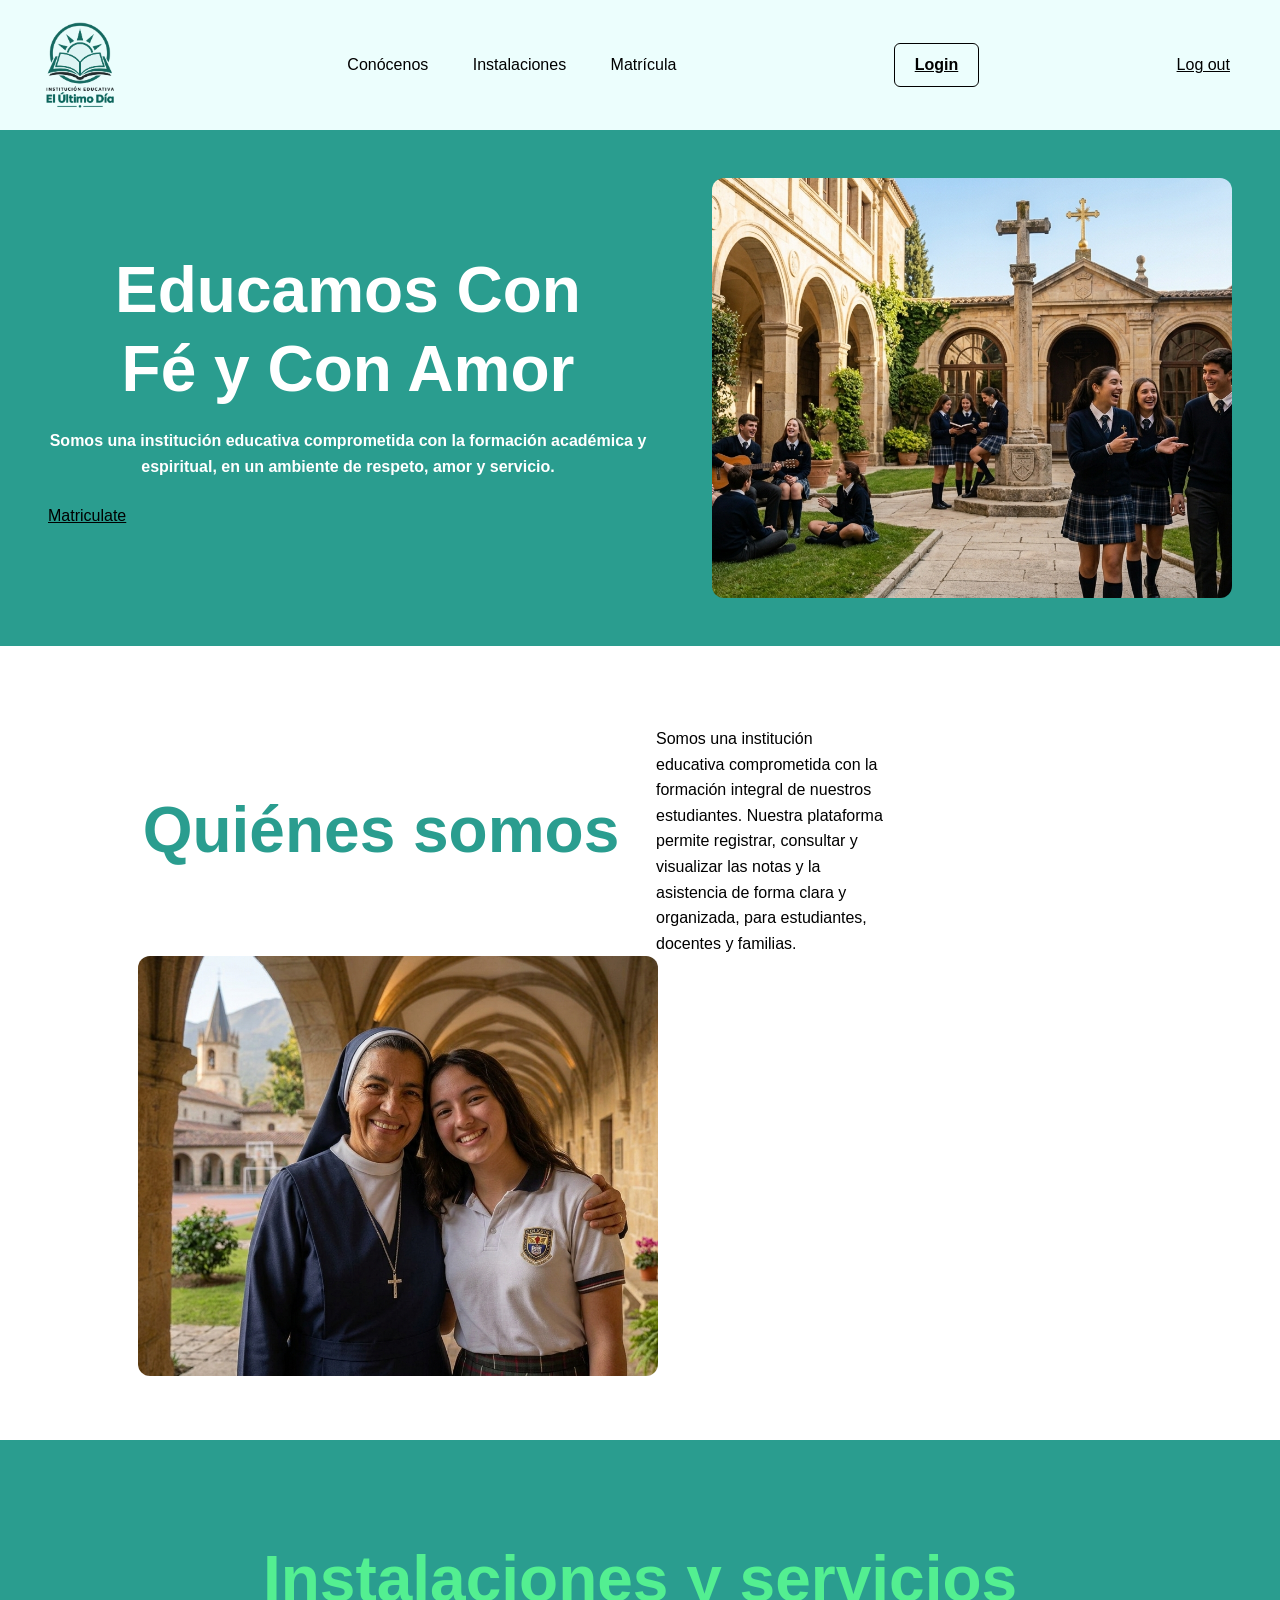
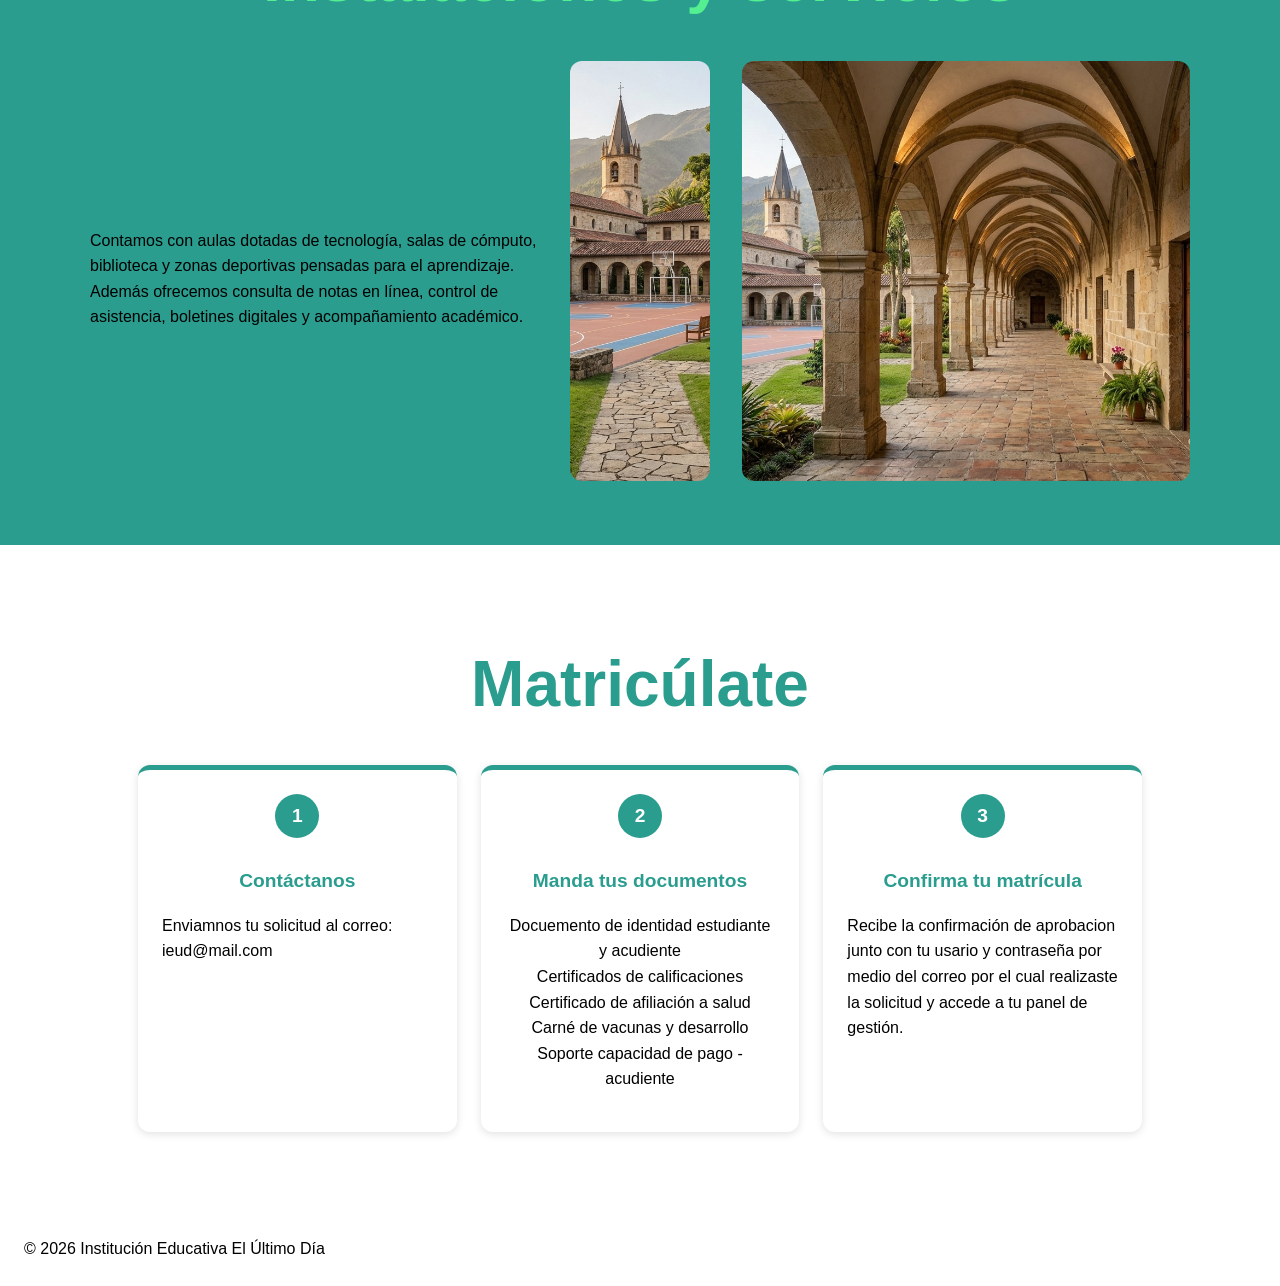
==== index.html @ c152e5bf "Cerrar sesión" ====
<!DOCTYPE html>
<html lang="en">
<head>
    <meta charset="UTF-8">
    <meta name="viewport" content="width=device-width, initial-scale=1.0">
    <link rel="stylesheet" href="style.css">
    <title>Inicio</title>
</head>
<body>
    <header class="navbar">
        <a href="#inicio" class="logo"><img src="imagenes/logo.png" alt="logo"></a>
        <nav class="opciones">
        <a href="#conocenos">Conócenos</a>
        <a href="#instalaciones">Instalaciones</a>
        <a href="#matricula">Matrícula</a>
        </nav>
        <a href="login.html" class="btn-login">Login</a>
        <a href="logout.html" class="btn-logout">Log out</a>
    </header>
   <main>
    <section id="inicio" class="hero">
      <div class="hero-texto">
        <h1>Educamos Con</h1>
        <h1>Fé y Con Amor</h1>
        <h2 class="hero-sub">Somos una institución educativa comprometida con la formación académica y espiritual, en un ambiente de respeto, amor y servicio.</h2>

        <a href="#matricula" class="btn-matriculate">Matriculate</a> 
      </div>

  <div class="hero-imagen">
    <img src="imagenes/estudiantes1.jpeg" alt="Estudiantes de la institución">
  </div>
</section>
    

    <section id="conocenos" class="seccion">
      
        <div class="division-img">
            <div class="conocenos-grid">
                <h2>Quiénes somos</h2>
                <p class="conocenos-grid">Somos una institución educativa comprometida con la formación integral de nuestros estudiantes. Nuestra plataforma permite registrar, consultar y visualizar las notas y la asistencia de forma clara y organizada, para estudiantes, docentes y familias.</p>
            </div>
            <div class="hero-imagen">
            <img src="imagenes/estudiantes2.jpeg" alt="Estudiante con Maestra">
            </div>
        </div>
    </section>

    <section id="instalaciones" class="seccion seccion-alt">
      <h2>Instalaciones y servicios</h2>
      <div class="instalaciones-grid">
        <p class="p2">Contamos con aulas dotadas de tecnología, salas de cómputo, biblioteca y zonas deportivas pensadas para el aprendizaje. Además ofrecemos consulta de notas en línea, control de asistencia, boletines digitales y acompañamiento académico.</p> 
         <div class="hero-imagen">
    <img src="imagenes/colegio1.jpeg" alt="Vista del colegio">
  </div>
   <div class="hero-imagen">
    <img src="imagenes/colegio2.jpeg" alt="Estudiantes de la institución">
  </div>
    </section>

    <section id="matricula" class="seccion">
      <h2>Matricúlate</h2>
      <ol class="pasos">
        <li class="paso">
          <span class="numero">1</span>
          <h3>Contáctanos</h3>
          <p class="p3">Enviamnos tu solicitud al correo: ieud@mail.com</p>
        </li>
        <li class="paso">
          <span class="numero">2</span>
          <h3>Manda tus documentos</h3>
          <p><ul>
                <li>
                    Docuemento de identidad estudiante y acudiente
                </li>

                <li>
                    Certificados de calificaciones
                </li>

                <li>
                    Certificado de afiliación a salud
                </li>

                <li>
                    Carné de vacunas y desarrollo
                </li>

                <li>
                    Soporte capacidad de pago - acudiente
                </li>
            </ul></p>
        </li>
        <li class="paso">
          <span class="numero">3</span>
          <h3>Confirma tu matrícula</h3>
          <p class="p3">Recibe la confirmación de aprobacion junto con tu usario y contraseña por medio del correo por el cual realizaste la solicitud y accede a tu panel de gestión.</p>
        </li>
      </ol>
    </section>
  </main>

  <footer class="pie">
    <p class="p3">&copy; 2026 Institución Educativa El Último Día</p>
  </footer>

</body>
</html>
---- style.css ----
/*estilos bases*/
:root {
    --BaseColor1: #1f7a6f;
    --BaseColor2: #2a9d8f;
    --BaseColor4: #ecfefd;
    --letrasBase1: #FFFFFF;
    --letrasBase4: #000000;
    --BotonPrimario: #53ef91 ;
    --BotonSecundario: #E63946;
}
html {
    font-family: Arial, sans-serif;
    scroll-behavior: smooth;
}
* {
    margin: 0;
    padding: 0;
    box-sizing: border-box;
}
body {
    line-height: 1.6;
}
h1 {
    color: var(--letrasBase1);
    font-size: 2rem;
    text-align: center;
    margin-top: 2rem;
}
h2 {
    color: var(--letrasBase1);
    font-size: 1.5rem;
    text-align: center;
    margin-top: 1.5rem;
}
h3 {
    color: var(--letrasBase4);
    font-size: 1.2rem;
    text-align: center;
    margin-top: 1rem;
}
p {
    color: var(--letrasBase4);
    font-size: 1rem;
    text-align: left;
    margin-top: 1rem;
}
a {
    color: var(--letrasBase4);
    text-decoration: underline;
}
ul,ol {
    list-style: none;
}
img, picture, video, canvas, svg {
    max-width: 100%;
    display: block;
}
.logo{
    margin-left: -20px;
    display: flex;
    width: 100px;
    height:fit-content;
}
.sidebar {
    display: flex;
    background-color: var(--BaseColor1);
    padding: 30px;
    flex-direction: column;
    justify-content: space-between;
    overflow-y: auto;
    height: 100%;
    width: 200px;
    position:fixed;
}
.sidebar a {
    color: var(--letrasBase1);
    text-decoration: none;
    margin: 10px 0;
}
.navbar {
    display:flex;
    justify-content:space-between;
    align-items: center;
    background-color: var(--BaseColor4);
    padding: 15px 50px;
    position: sticky;
    top: 0;
    z-index: 10;
}

.opciones a {
    color: var(--letrasBase4);
    text-decoration: none;
    margin: 20px;
}
.opciones a:hover {
    color: var(--BotonSecundario);
}
.opciones a.active {
    color: var(--BotonPrimario);
}

table {
    width: 100%;
    border-collapse: separate;
    border-spacing: 0;
    margin-top: 20px;
    border-radius: 12px;
    overflow: hidden;
    border: 1px solid var(--BaseColor2);
}
table th,
table td {
    padding: 10px;
    text-align: left;
    border-top: 1px solid var(--BaseColor2);
}
thead {
    background-color: var(--BaseColor2);
    color: var(--letrasBase1);
}
.btn-cerrar-sesion {
    background-color: var(--BaseColor2);
    color: var(--letrasBase1);
    border: none;
    padding: 10px 20px;
    cursor: pointer;
    border-radius: 5px;
    border: 1px solid var(--letrasBase4);
}
.btn-cerrar-sesion:hover {
    background-color: var(--BaseColor1);
}



.btn-login {
    padding: 8px 20px;
    border: 2px solid var(--BaseColor3); border-radius: 6px;
    color: var(--BaseColor3); font-weight: bold;
    border: 1px solid var(--letrasBase4);
}
.btn-login:hover { background: var(--BaseColor3); color: var(--BaseColor1); }
 
.hero {
    display: flex; align-items: center; justify-content: space-between;
    min-height: 480px; padding: 48px;
    background: var(--BaseColor2);
    color: var(--letrasBase1);
}
.hero-texto { max-width: 600px; }
.hero .hero-pre { font-size: 1.5rem; color: var(--letrasBase1); }
.hero h1 { font-size: 4rem; line-height: 1.1; margin: 8px 0; color: var(--letrasBase1); }
.hero .hero-sub { font-size: 1rem; margin-bottom: 24px; color: var(--letrasBase1); }
.hero-arcos { display: flex; align-items: flex-end; gap: 20px; }

.hero-imagen img {
  width: 100%;
  max-width: 520px;
  height: 420px;
  object-fit: cover;
  border-radius: 12px;
}

 

.seccion { padding: 64px 48px; max-width: 1100px; margin: 0 auto; }
.seccion h2 { font-size: 4rem; margin-bottom: 30px; color: var(--BaseColor2); }
 

 
/* Conócenos: fondo blanco, letras negras */
.conocenos-grid { display: grid; grid-template-columns: 1fr 1fr; gap: 32px; align-items: center; }
.conocenos-grid .media-caja { min-height: 260px; }
 
/* Instalaciones: fondo oscuro, letras blancas */
.seccion-alt { max-width: none; background: var(--BaseColor2); color: var(--letrasBase1); }
.seccion-alt > * { max-width: 1100px; margin-left: auto; margin-right: auto; }
.seccion-alt h2 { color: var(--BotonPrimario); }
.instalaciones-grid { display: grid; grid-template-columns: 1fr 140px 1fr; gap: 32px; align-items: center;}
 
/* Matrícula: fondo azul claro, tarjetas blancas */
.seccion-matricula { max-width: none; background: var(--BaseColor1); }
.seccion-matricula > * { max-width: 1100px; margin-left: auto; margin-right: auto; }
.pasos { list-style: none; display: grid; grid-template-columns: repeat(3, 1fr); gap: 24px; }
.paso {
    padding: 24px; text-align: center;
    background: var(--letrasBase1); color: var(--letrasBase4);
    border-top: 5px solid var(--BaseColor2); border-radius: 12px;
    box-shadow: 0 2px 8px rgba(0,0,0,0.12);
}
.paso h3 { margin-bottom: 8px; color: var(--BaseColor2); }
.numero {
    display: inline-flex; align-items: center; justify-content: center;
    width: 44px; height: 44px; margin-bottom: 12px; border-radius: 50%;
    background: var(--BaseColor2); color: var(--letrasBase1);
    font-weight: bold; font-size: 1.2rem;
}
.centrado { text-align: center; margin-top: 40px; }
 
/* ========== 6. PIE DE PÁGINA ========== */
.pie { padding: 24px; text-align: center; background: var(--letrasBase1); color: var(--letrasBase1); }




 
/* ========== 7. FORMULARIOS Y LOGIN ========== */
.formulario { display: flex; flex-direction: column; gap: 8px; }
.formulario label { font-weight: bold; font-size: 0.9rem; color: var(--letrasBase4); }
.formulario input, .formulario select {
    padding: 10px; border: 2px solid var(--BaseColor3); border-radius: 6px;
    font-size: 1rem; background: var(--letrasBase1); color: var(--letrasBase4);
}
.formulario input:focus, .formulario select:focus { outline: none; border-color: var(--BotonPrimario); }
.btn-ancho { width: 100%; margin-top: 12px; border: none; cursor: pointer; font-size: 1rem; text-align: center; }
 
.fondo-login {
    min-height: 100vh; display: flex; align-items: center; justify-content: center;
    background: var(--BaseColor2); padding: 20px;
}
.login-caja {
    width: 100%; max-width: 400px; padding: 32px;
    background: var(--letrasBase1); color: var(--letrasBase4);
    border-radius: 12px; box-shadow: 0 4px 16px rgba(0,0,0,0.3);
}
.login-caja h1 { margin: 12px 0 4px; color: var(--BaseColor2); }
.login-caja > p { margin-bottom: 20px; }
.login-pie { margin-top: 20px; font-size: 0.9rem; text-align: center; }
.login-pie a { color: var(--BaseColor3); font-weight: bold; }
 
/* ========== 8. PANEL Y ADMINISTRACIÓN ========== */
.panel-body { display: flex; min-height: 100vh; background: var(--BaseColor4); color: var(--letrasBase4); }
.lateral {
    width: 220px; padding: 24px 20px;
    background: var(--BaseColor1); color: var(--letrasBase1);
    display: flex; flex-direction: column; position: sticky; top: 0; height: 100vh;
}
.logo-blanco { color: var(--letrasBase1); margin-bottom: 32px; }
.lateral-menu { display: flex; flex-direction: column; gap: 6px; flex: 1; }
.lateral-menu a { padding: 10px 12px; border-radius: 6px; color: var(--letrasBase1); }
.lateral-menu a:hover { background: var(--BaseColor3); }
.salir { padding: 10px 12px; border: 1px solid var(--letrasBase1); border-radius: 6px; text-align: center; color: var(--letrasBase1); }
.salir:hover { background: var(--BotonPrimario); border-color: var(--BotonPrimario); color: var(--letrasBase4); }
 
.panel-contenido { flex: 1; padding: 32px; min-width: 0; }
.panel-encabezado { margin-bottom: 24px; }
.bloque { margin-top: 40px; }
.bloque h2 { margin-bottom: 16px; color: var(--BaseColor2); }
 
.tarjetas { display: grid; grid-template-columns: repeat(4, 1fr); gap: 16px; }
.tarjeta {
    padding: 20px; background: var(--letrasBase1); color: var(--letrasBase4);
    border-left: 5px solid var(--BaseColor3); border-radius: 10px;
    box-shadow: 0 2px 8px rgba(0,0,0,0.12);
}
.tarjeta h3 { margin-bottom: 8px; }
.dato { font-size: 2rem; font-weight: bold; color: var(--BaseColor3); }
 
.tabla-scroll { overflow-x: auto; background: var(--letrasBase1); border-radius: 10px; box-shadow: 0 2px 8px rgba(0,0,0,0.12); }
table { width: 100%; border-collapse: collapse; }
th, td { padding: 12px 16px; text-align: left; border-bottom: 1px solid var(--BaseColor4); }
th { background: var(--BaseColor3); color: var(--letrasBase1); }
tbody tr:hover { background: var(--BaseColor4); }
 
/* Estados (colores semánticos, fuera de la paleta) */
.alerta { color: #c0392b; font-weight: bold; }
.etiqueta { padding: 3px 10px; border-radius: 12px; font-size: 0.85rem; font-weight: bold; }
.etiqueta.ok { background: #d4f1dc; color: #1e7a3c; }
.etiqueta.falta { background: #fadbd8; color: #c0392b; }
.etiqueta.tarde { background: #fdebd0; color: #b9770e; }
 
.admin-grid { display: grid; grid-template-columns: repeat(3, 1fr); gap: 20px; align-items: start; }
.datos-lista { list-style: none; display: flex; flex-direction: column; gap: 8px; }
 
/*estilos natalia*/
 
/*estilos danna*/
.content-inicio { background-color: var(--BaseColor2); }
.content-admin {
    background-color: var(--BaseColor4);
    padding: 20px;
    flex: 1;
    margin-left: 200px;
    display: flexbox;
}
.content-admin h2 {
    color: var(--letrasBase4);
    font-size: 2rem;
    text-align: center;
    margin-top: 2rem;
}
 
/* ========== 9. RESPONSIVE ========== */
@media (max-width: 900px) {
    .panel-body { flex-direction: column; }
    .lateral { width: 100%; height: auto; position: static; flex-direction: row; flex-wrap: wrap; align-items: center; gap: 12px; }
    .logo-blanco { margin-bottom: 0; }
    .lateral-menu { flex-direction: row; flex-wrap: wrap; }
    .tarjetas { grid-template-columns: repeat(2, 1fr); }
    .admin-grid { grid-template-columns: 1fr; }
    .panel-contenido { padding: 20px; }
}
@media (max-width: 800px) {
    .encabezado { padding: 12px 20px; }
    .encabezado .menu { display: none; }
    .hero { flex-direction: column; padding: 32px 20px; text-align: center; }
    .hero h1 { font-size: 2.2rem; }
    .hero-arcos { margin-top: 32px; }
    .arco { width: 100px; }
    .seccion { padding: 40px 20px; }
    .conocenos-grid, .instalaciones-grid, .pasos { grid-template-columns: 1fr; }
    .miniaturas { flex-direction: row; }
    .miniaturas .media-caja { flex: 1; }
}
/*estilos natalia*/

/*estilos danna*/
.content-inicio{
    background-color: var(--BaseColor2)
}
.content-admin{
    background-color: var(--BaseColor4);
    padding: 20px;
    flex: 1;
    margin-left: 200px;
    display:flexbox;   
}
.content-admin h2{
    color: var(--letrasBase4);
    font-size: 2rem;
    text-align: center;
    margin-top: 2rem;
}
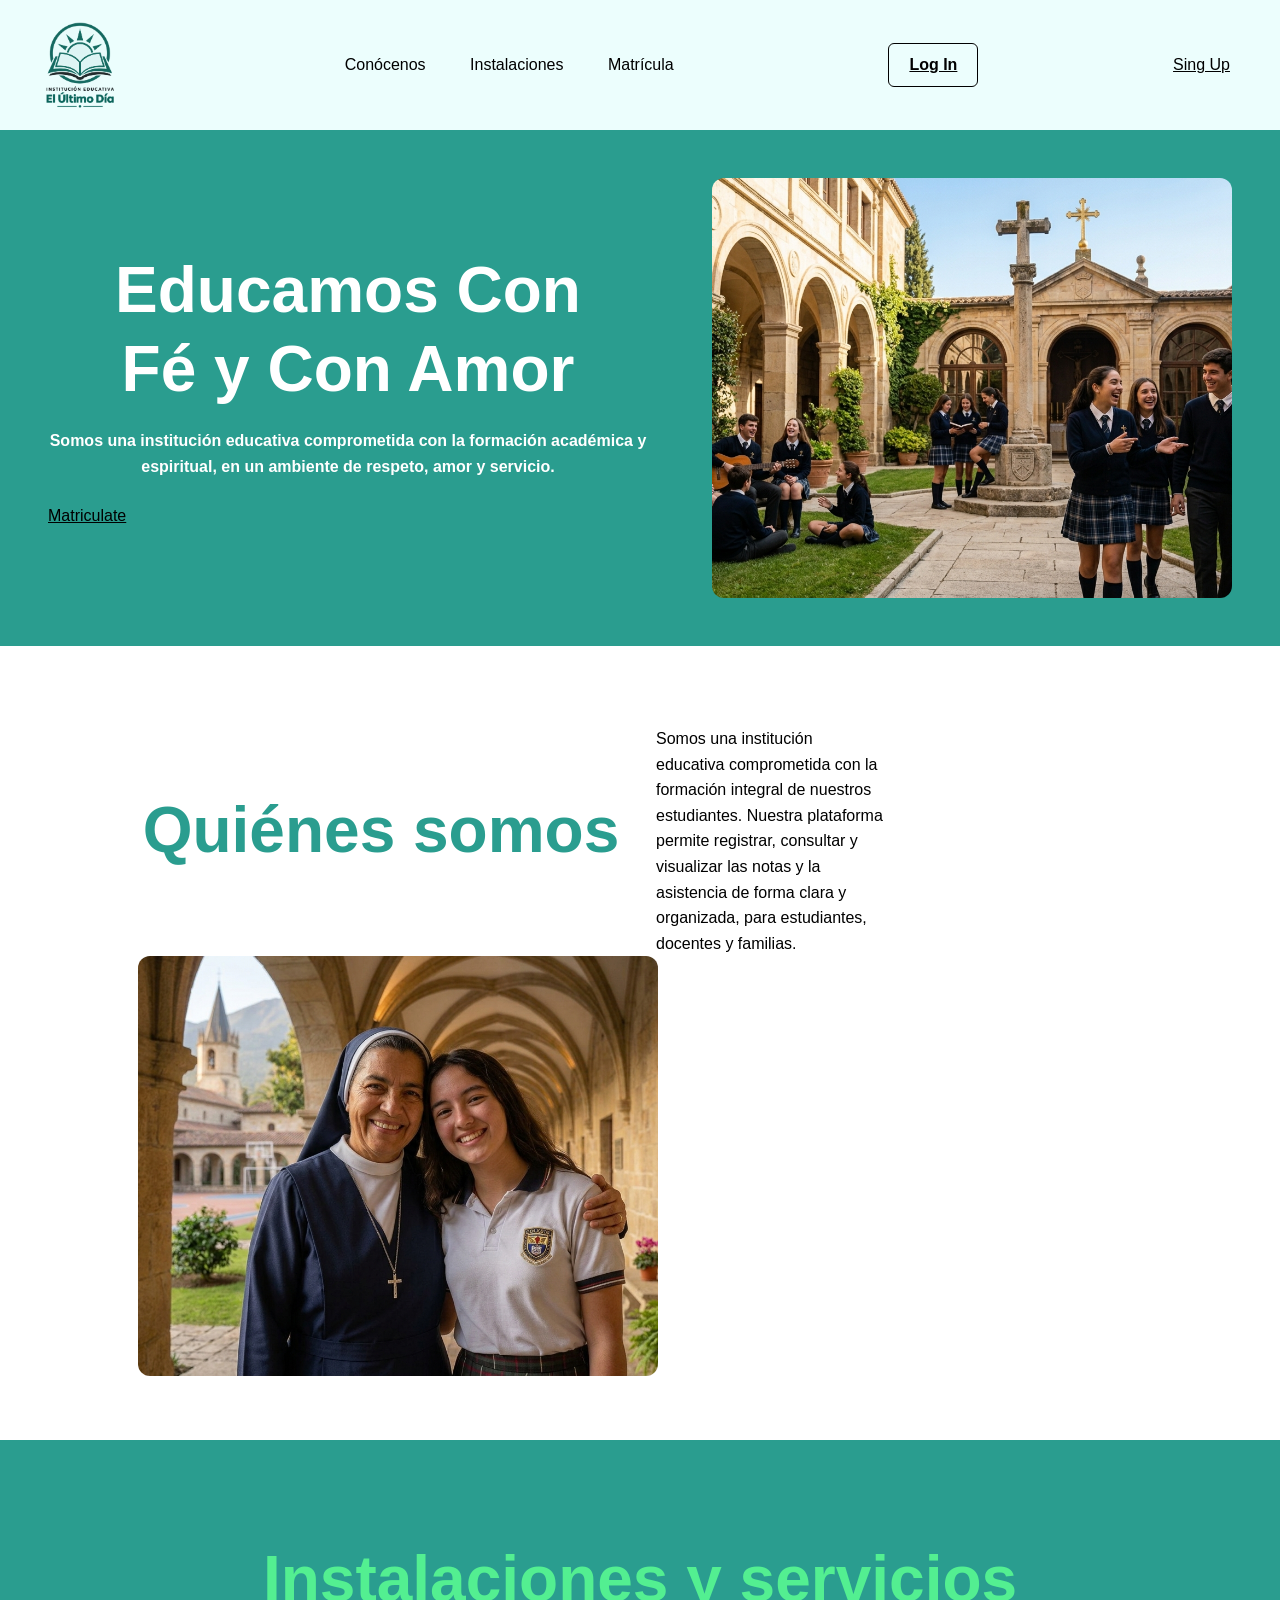
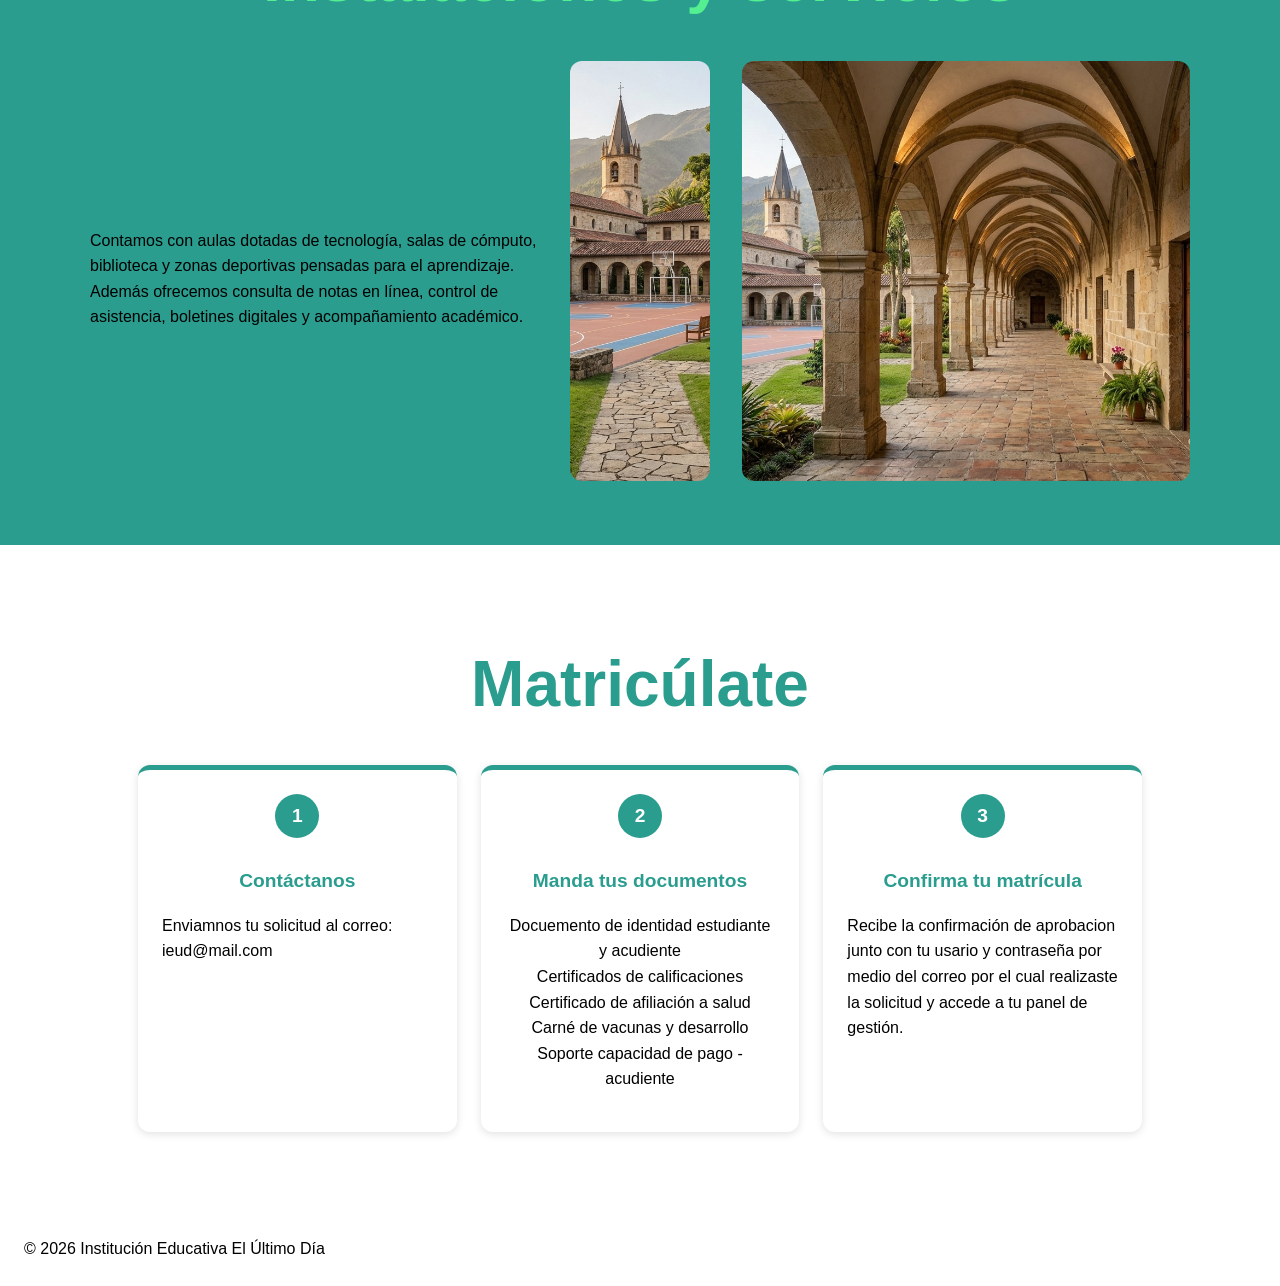
==== commit e76897ea: "Sing up y Login, agregué cajas de texto y enlacé el singup al index." ====
--- a/index.html
+++ b/index.html
@@ -14,8 +14,8 @@
         <a href="#instalaciones">Instalaciones</a>
         <a href="#matricula">Matrícula</a>
         </nav>
-        <a href="login.html" class="btn-login">Login</a>
-        <a href="logout.html" class="btn-logout">Log out</a>
+        <a href="login.html" class="btn-login">Log In</a>
+        <a href="singup.html" class="btn-singup">Sing Up</a>
     </header>
    <main>
     <section id="inicio" class="hero">
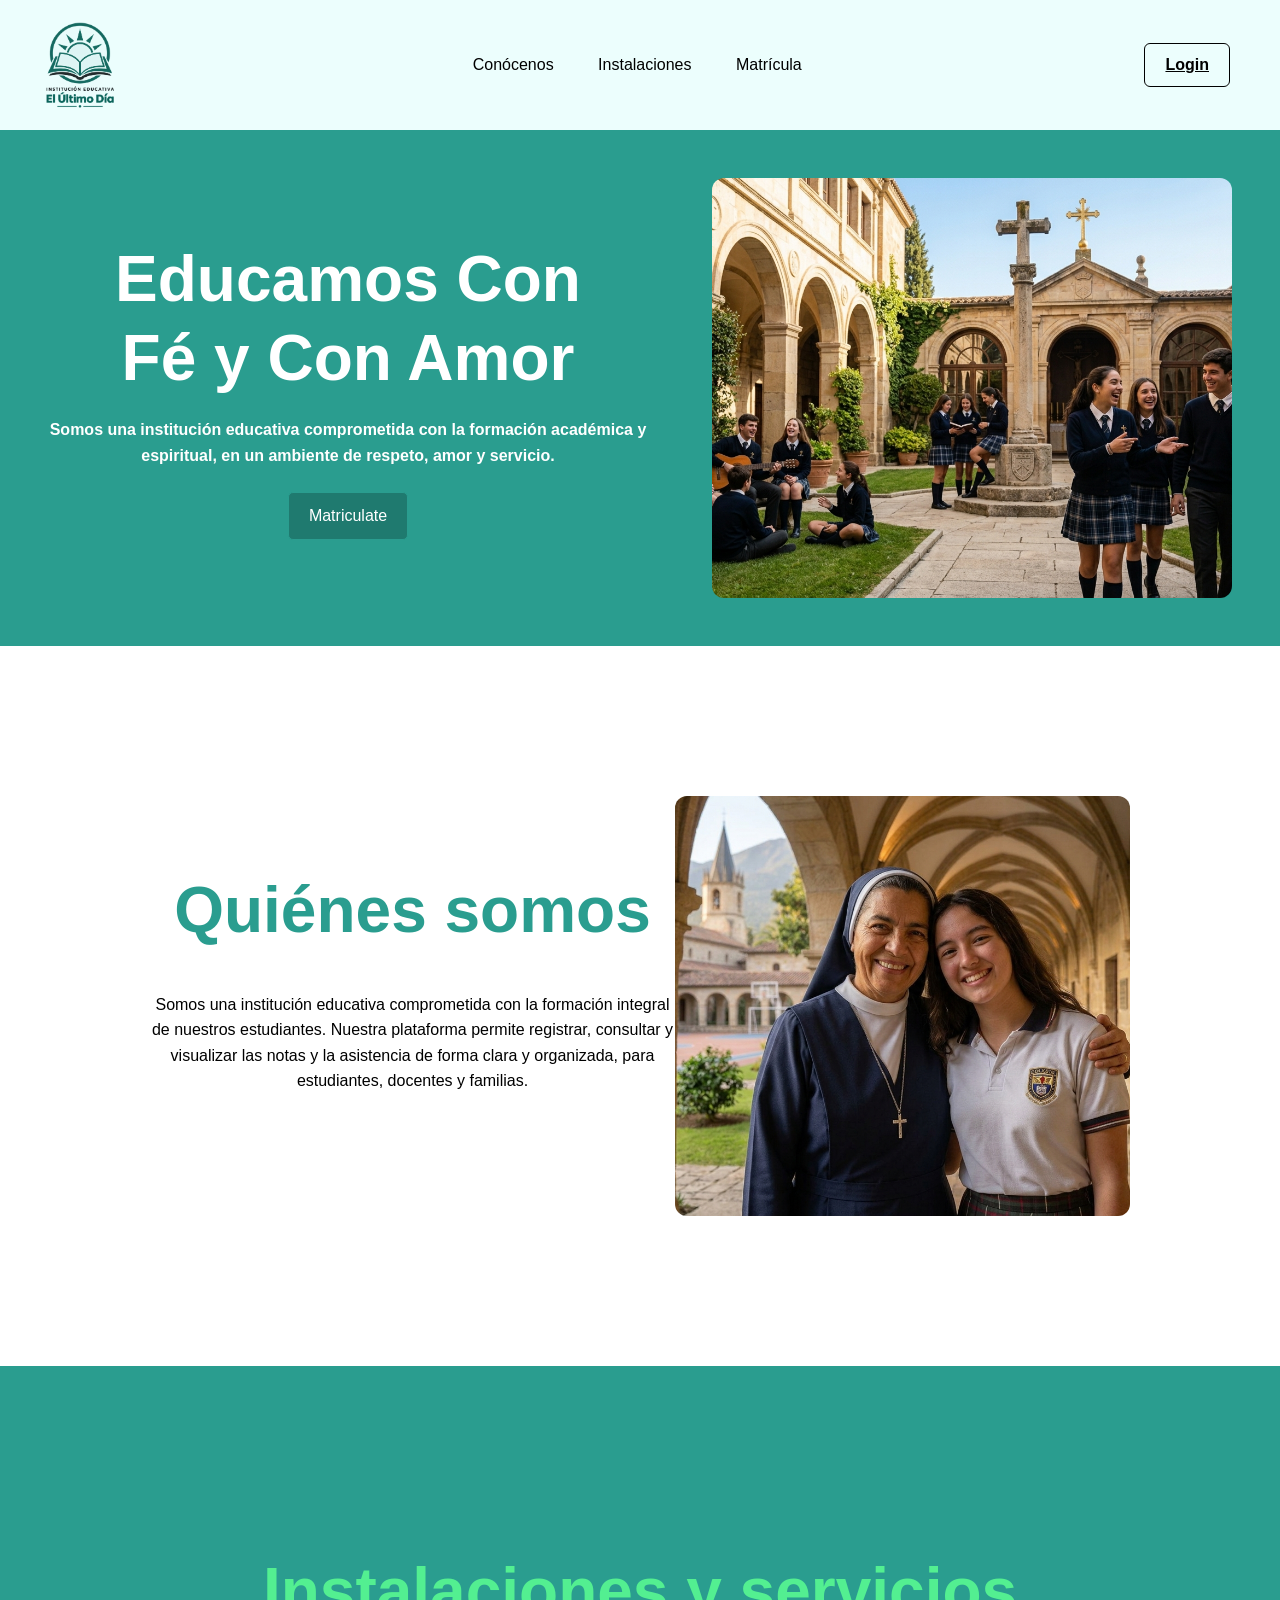
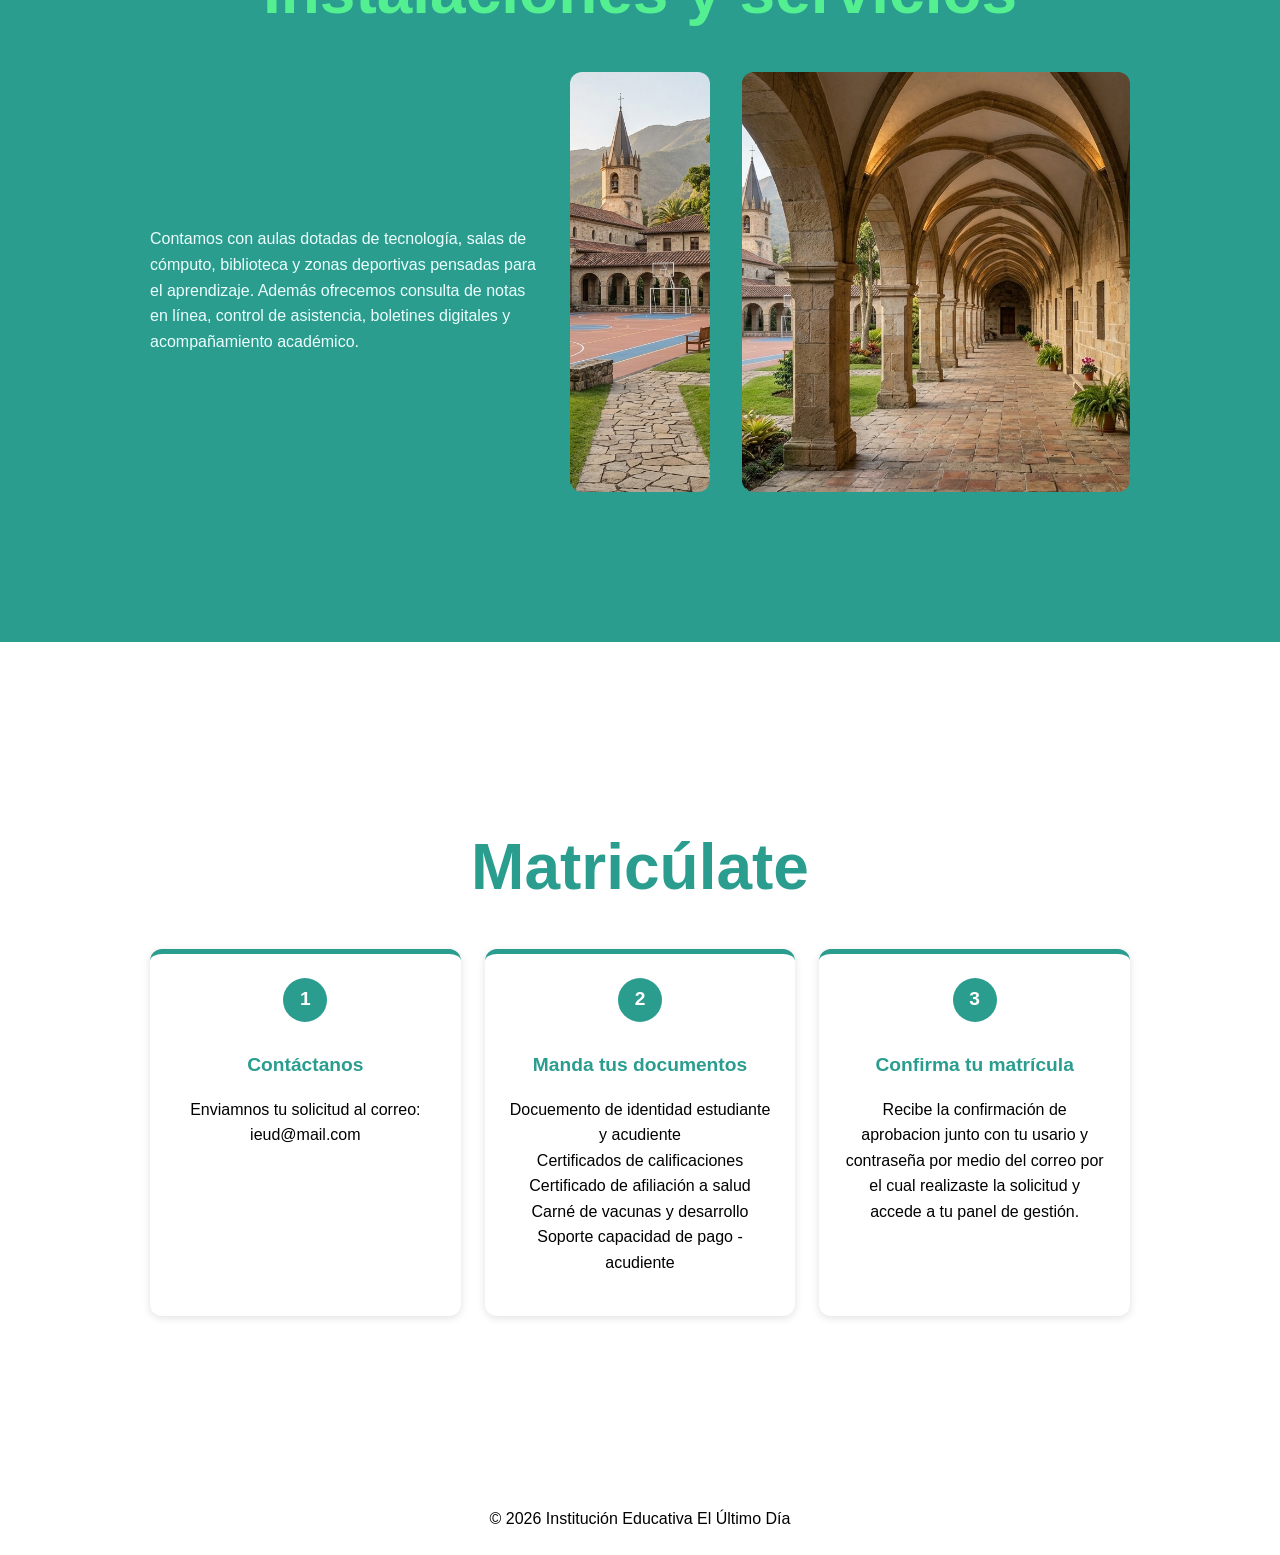
==== commit a02d446c: "fix: arreglos visuales y arreglo de division del texto" ====
--- a/index.html
+++ b/index.html
@@ -10,13 +10,15 @@
     <header class="navbar">
         <a href="#inicio" class="logo"><img src="imagenes/logo.png" alt="logo"></a>
         <nav class="opciones">
-        <a href="#conocenos">Conócenos</a>
+        <a href="admin.html">Conócenos</a>
         <a href="#instalaciones">Instalaciones</a>
         <a href="#matricula">Matrícula</a>
         </nav>
-        <a href="login.html" class="btn-login">Log In</a>
-        <a href="singup.html" class="btn-singup">Sing Up</a>
+        <a href="login.html" class="btn-login">Login</a>
     </header>
+
+</body>
+
    <main>
     <section id="inicio" class="hero">
       <div class="hero-texto">
--- a/style.css
+++ b/style.css
@@ -8,59 +8,71 @@
     --BotonPrimario: #53ef91 ;
     --BotonSecundario: #E63946;
 }
+
 html {
     font-family: Arial, sans-serif;
     scroll-behavior: smooth;
 }
+
 * {
     margin: 0;
     padding: 0;
     box-sizing: border-box;
 }
+
 body {
     line-height: 1.6;
 }
+
 h1 {
     color: var(--letrasBase1);
     font-size: 2rem;
     text-align: center;
     margin-top: 2rem;
 }
+
 h2 {
     color: var(--letrasBase1);
     font-size: 1.5rem;
     text-align: center;
     margin-top: 1.5rem;
 }
+
 h3 {
     color: var(--letrasBase4);
     font-size: 1.2rem;
     text-align: center;
     margin-top: 1rem;
 }
+
 p {
     color: var(--letrasBase4);
     font-size: 1rem;
     text-align: left;
     margin-top: 1rem;
 }
+
 a {
     color: var(--letrasBase4);
     text-decoration: underline;
 }
+
 ul,ol {
     list-style: none;
 }
+
 img, picture, video, canvas, svg {
     max-width: 100%;
     display: block;
 }
+
 .logo{
     margin-left: -20px;
     display: flex;
     width: 100px;
     height:fit-content;
 }
+
 .sidebar {
     display: flex;
     background-color: var(--BaseColor1);
@@ -72,11 +84,13 @@
     width: 200px;
     position:fixed;
 }
+
 .sidebar a {
     color: var(--letrasBase1);
     text-decoration: none;
     margin: 10px 0;
 }
+
 .navbar {
     display:flex;
     justify-content:space-between;
@@ -93,9 +107,11 @@
     text-decoration: none;
     margin: 20px;
 }
+
 .opciones a:hover {
     color: var(--BotonSecundario);
 }
+
 .opciones a.active {
     color: var(--BotonPrimario);
 }
@@ -109,16 +125,19 @@
     overflow: hidden;
     border: 1px solid var(--BaseColor2);
 }
+
 table th,
 table td {
     padding: 10px;
     text-align: left;
     border-top: 1px solid var(--BaseColor2);
 }
+
 thead {
     background-color: var(--BaseColor2);
     color: var(--letrasBase1);
 }
+
 .btn-cerrar-sesion {
     background-color: var(--BaseColor2);
     color: var(--letrasBase1);
@@ -128,11 +147,10 @@
     border-radius: 5px;
     border: 1px solid var(--letrasBase4);
 }
+
 .btn-cerrar-sesion:hover {
     background-color: var(--BaseColor1);
 }
-
-
 
 .btn-login {
     padding: 8px 20px;
@@ -140,19 +158,79 @@
     color: var(--BaseColor3); font-weight: bold;
     border: 1px solid var(--letrasBase4);
 }
-.btn-login:hover { background: var(--BaseColor3); color: var(--BaseColor1); }
- 
+
+.btn-login:hover { 
+    background: var(--BaseColor3); 
+    color: var(--BaseColor1); 
+}
+ 
+.p2 {
+    color: var(--BaseColor4);
+}
+
+.p3 {
+    text-align: center;
+ }
+
+.pie { 
+    padding: 24px; 
+    text-align: center; 
+    background: var(--letrasBase1); 
+    color: var(--letrasBase1); 
+}
+
+/*estilos mariana*/
+
+.btn-matriculate{
+    display: block;
+    width: max-content;
+    margin: 20px auto 0 auto;
+    background-color: var(--BaseColor1);
+    color: var(--letrasBase1);
+    border: none;
+    text-decoration: none;
+    padding: 10px 20px;
+    cursor: pointer;
+    border-radius: 5px;
+    border: 1px solid var(--BaseColor2);
+}
+
+.btn-matriculate:hover {
+    background: var(--BotonPrimario); 
+    color: var(--letrasBase4); 
+}
+
+.matricula-div {
+    align-content: center;
+    display: flex;
+    justify-content: center; 
+    align-items: center;
+} 
+
 .hero {
-    display: flex; align-items: center; justify-content: space-between;
+    display: flex; align-items: center;
+    justify-content: space-between;
     min-height: 480px; padding: 48px;
     background: var(--BaseColor2);
     color: var(--letrasBase1);
 }
-.hero-texto { max-width: 600px; }
-.hero .hero-pre { font-size: 1.5rem; color: var(--letrasBase1); }
-.hero h1 { font-size: 4rem; line-height: 1.1; margin: 8px 0; color: var(--letrasBase1); }
-.hero .hero-sub { font-size: 1rem; margin-bottom: 24px; color: var(--letrasBase1); }
-.hero-arcos { display: flex; align-items: flex-end; gap: 20px; }
+
+.hero-texto {
+    max-width: 600px;
+}
+
+.hero h1 {
+    font-size: 4rem;
+    line-height: 1.1;
+    margin: 8px 0;
+    color: var(--letrasBase1);
+}
+
+.hero .hero-sub {
+    font-size: 1rem;
+    margin-bottom: 24px;
+    color: var(--letrasBase1);
+}
 
 .hero-imagen img {
   width: 100%;
@@ -162,121 +240,87 @@
   border-radius: 12px;
 }
 
- 
-
-.seccion { padding: 64px 48px; max-width: 1100px; margin: 0 auto; }
-.seccion h2 { font-size: 4rem; margin-bottom: 30px; color: var(--BaseColor2); }
- 
-
- 
-/* Conócenos: fondo blanco, letras negras */
-.conocenos-grid { display: grid; grid-template-columns: 1fr 1fr; gap: 32px; align-items: center; }
-.conocenos-grid .media-caja { min-height: 260px; }
- 
-/* Instalaciones: fondo oscuro, letras blancas */
-.seccion-alt { max-width: none; background: var(--BaseColor2); color: var(--letrasBase1); }
-.seccion-alt > * { max-width: 1100px; margin-left: auto; margin-right: auto; }
-.seccion-alt h2 { color: var(--BotonPrimario); }
-.instalaciones-grid { display: grid; grid-template-columns: 1fr 140px 1fr; gap: 32px; align-items: center;}
- 
-/* Matrícula: fondo azul claro, tarjetas blancas */
-.seccion-matricula { max-width: none; background: var(--BaseColor1); }
-.seccion-matricula > * { max-width: 1100px; margin-left: auto; margin-right: auto; }
-.pasos { list-style: none; display: grid; grid-template-columns: repeat(3, 1fr); gap: 24px; }
+.seccion { 
+    padding: 150px; 
+    margin: 0 auto;
+    display: block;
+}
+
+.seccion h2 {
+    font-size: 4rem;
+    margin-bottom: 30px;
+    color: var(--BaseColor2);
+}
+
+.division-img {
+    display: flex;
+    justify-content: space-between;
+}
+
+.conocenos-grid { 
+    max-width: 600px;
+    text-align: center;
+    margin-top: 4%;
+}
+
+.seccion-alt {
+    max-width: none;
+    background: var(--BaseColor2);
+    color: var(--letrasBase1);
+}
+
+.seccion-alt h2 {
+    color: var(--BotonPrimario);
+}
+
+.instalaciones-grid {
+    display: grid;
+    grid-template-columns: 1fr 140px 1fr;
+    gap: 32px;
+    align-items: center;
+}
+ 
+.pasos {
+    list-style: none;
+    display: grid;
+    grid-template-columns: repeat(3, 1fr);
+    gap: 24px;
+}
+
 .paso {
-    padding: 24px; text-align: center;
-    background: var(--letrasBase1); color: var(--letrasBase4);
-    border-top: 5px solid var(--BaseColor2); border-radius: 12px;
+    padding: 24px; 
+    text-align: center;
+    background: var(--letrasBase1); 
+    color: var(--letrasBase4);
+    border-top: 5px solid var(--BaseColor2); 
+    border-radius: 12px;
     box-shadow: 0 2px 8px rgba(0,0,0,0.12);
 }
-.paso h3 { margin-bottom: 8px; color: var(--BaseColor2); }
+
+.paso h3 {
+    margin-bottom: 8px; 
+    color: var(--BaseColor2);
+}
+
 .numero {
-    display: inline-flex; align-items: center; justify-content: center;
-    width: 44px; height: 44px; margin-bottom: 12px; border-radius: 50%;
-    background: var(--BaseColor2); color: var(--letrasBase1);
-    font-weight: bold; font-size: 1.2rem;
-}
-.centrado { text-align: center; margin-top: 40px; }
- 
-/* ========== 6. PIE DE PÁGINA ========== */
-.pie { padding: 24px; text-align: center; background: var(--letrasBase1); color: var(--letrasBase1); }
-
-
-
-
- 
-/* ========== 7. FORMULARIOS Y LOGIN ========== */
-.formulario { display: flex; flex-direction: column; gap: 8px; }
-.formulario label { font-weight: bold; font-size: 0.9rem; color: var(--letrasBase4); }
-.formulario input, .formulario select {
-    padding: 10px; border: 2px solid var(--BaseColor3); border-radius: 6px;
-    font-size: 1rem; background: var(--letrasBase1); color: var(--letrasBase4);
-}
-.formulario input:focus, .formulario select:focus { outline: none; border-color: var(--BotonPrimario); }
-.btn-ancho { width: 100%; margin-top: 12px; border: none; cursor: pointer; font-size: 1rem; text-align: center; }
- 
-.fondo-login {
-    min-height: 100vh; display: flex; align-items: center; justify-content: center;
-    background: var(--BaseColor2); padding: 20px;
-}
-.login-caja {
-    width: 100%; max-width: 400px; padding: 32px;
-    background: var(--letrasBase1); color: var(--letrasBase4);
-    border-radius: 12px; box-shadow: 0 4px 16px rgba(0,0,0,0.3);
-}
-.login-caja h1 { margin: 12px 0 4px; color: var(--BaseColor2); }
-.login-caja > p { margin-bottom: 20px; }
-.login-pie { margin-top: 20px; font-size: 0.9rem; text-align: center; }
-.login-pie a { color: var(--BaseColor3); font-weight: bold; }
- 
-/* ========== 8. PANEL Y ADMINISTRACIÓN ========== */
-.panel-body { display: flex; min-height: 100vh; background: var(--BaseColor4); color: var(--letrasBase4); }
-.lateral {
-    width: 220px; padding: 24px 20px;
-    background: var(--BaseColor1); color: var(--letrasBase1);
-    display: flex; flex-direction: column; position: sticky; top: 0; height: 100vh;
-}
-.logo-blanco { color: var(--letrasBase1); margin-bottom: 32px; }
-.lateral-menu { display: flex; flex-direction: column; gap: 6px; flex: 1; }
-.lateral-menu a { padding: 10px 12px; border-radius: 6px; color: var(--letrasBase1); }
-.lateral-menu a:hover { background: var(--BaseColor3); }
-.salir { padding: 10px 12px; border: 1px solid var(--letrasBase1); border-radius: 6px; text-align: center; color: var(--letrasBase1); }
-.salir:hover { background: var(--BotonPrimario); border-color: var(--BotonPrimario); color: var(--letrasBase4); }
- 
-.panel-contenido { flex: 1; padding: 32px; min-width: 0; }
-.panel-encabezado { margin-bottom: 24px; }
-.bloque { margin-top: 40px; }
-.bloque h2 { margin-bottom: 16px; color: var(--BaseColor2); }
- 
-.tarjetas { display: grid; grid-template-columns: repeat(4, 1fr); gap: 16px; }
-.tarjeta {
-    padding: 20px; background: var(--letrasBase1); color: var(--letrasBase4);
-    border-left: 5px solid var(--BaseColor3); border-radius: 10px;
-    box-shadow: 0 2px 8px rgba(0,0,0,0.12);
-}
-.tarjeta h3 { margin-bottom: 8px; }
-.dato { font-size: 2rem; font-weight: bold; color: var(--BaseColor3); }
- 
-.tabla-scroll { overflow-x: auto; background: var(--letrasBase1); border-radius: 10px; box-shadow: 0 2px 8px rgba(0,0,0,0.12); }
-table { width: 100%; border-collapse: collapse; }
-th, td { padding: 12px 16px; text-align: left; border-bottom: 1px solid var(--BaseColor4); }
-th { background: var(--BaseColor3); color: var(--letrasBase1); }
-tbody tr:hover { background: var(--BaseColor4); }
- 
-/* Estados (colores semánticos, fuera de la paleta) */
-.alerta { color: #c0392b; font-weight: bold; }
-.etiqueta { padding: 3px 10px; border-radius: 12px; font-size: 0.85rem; font-weight: bold; }
-.etiqueta.ok { background: #d4f1dc; color: #1e7a3c; }
-.etiqueta.falta { background: #fadbd8; color: #c0392b; }
-.etiqueta.tarde { background: #fdebd0; color: #b9770e; }
- 
-.admin-grid { display: grid; grid-template-columns: repeat(3, 1fr); gap: 20px; align-items: start; }
-.datos-lista { list-style: none; display: flex; flex-direction: column; gap: 8px; }
+    display: inline-flex; 
+    align-items: center; 
+    justify-content: center;
+    width: 44px; height: 44px; 
+    margin-bottom: 12px; 
+    border-radius: 50%;
+    background: var(--BaseColor2); 
+    color: var(--letrasBase1);
+    font-weight: bold; 
+    font-size: 1.2rem;
+}
  
 /*estilos natalia*/
  
 /*estilos danna*/
-.content-inicio { background-color: var(--BaseColor2); }
+.content-inicio { 
+    background-color: var(--BaseColor2);
+}
 .content-admin {
     background-color: var(--BaseColor4);
     padding: 20px;
@@ -291,28 +335,6 @@
     margin-top: 2rem;
 }
  
-/* ========== 9. RESPONSIVE ========== */
-@media (max-width: 900px) {
-    .panel-body { flex-direction: column; }
-    .lateral { width: 100%; height: auto; position: static; flex-direction: row; flex-wrap: wrap; align-items: center; gap: 12px; }
-    .logo-blanco { margin-bottom: 0; }
-    .lateral-menu { flex-direction: row; flex-wrap: wrap; }
-    .tarjetas { grid-template-columns: repeat(2, 1fr); }
-    .admin-grid { grid-template-columns: 1fr; }
-    .panel-contenido { padding: 20px; }
-}
-@media (max-width: 800px) {
-    .encabezado { padding: 12px 20px; }
-    .encabezado .menu { display: none; }
-    .hero { flex-direction: column; padding: 32px 20px; text-align: center; }
-    .hero h1 { font-size: 2.2rem; }
-    .hero-arcos { margin-top: 32px; }
-    .arco { width: 100px; }
-    .seccion { padding: 40px 20px; }
-    .conocenos-grid, .instalaciones-grid, .pasos { grid-template-columns: 1fr; }
-    .miniaturas { flex-direction: row; }
-    .miniaturas .media-caja { flex: 1; }
-}
 /*estilos natalia*/
 
 /*estilos danna*/
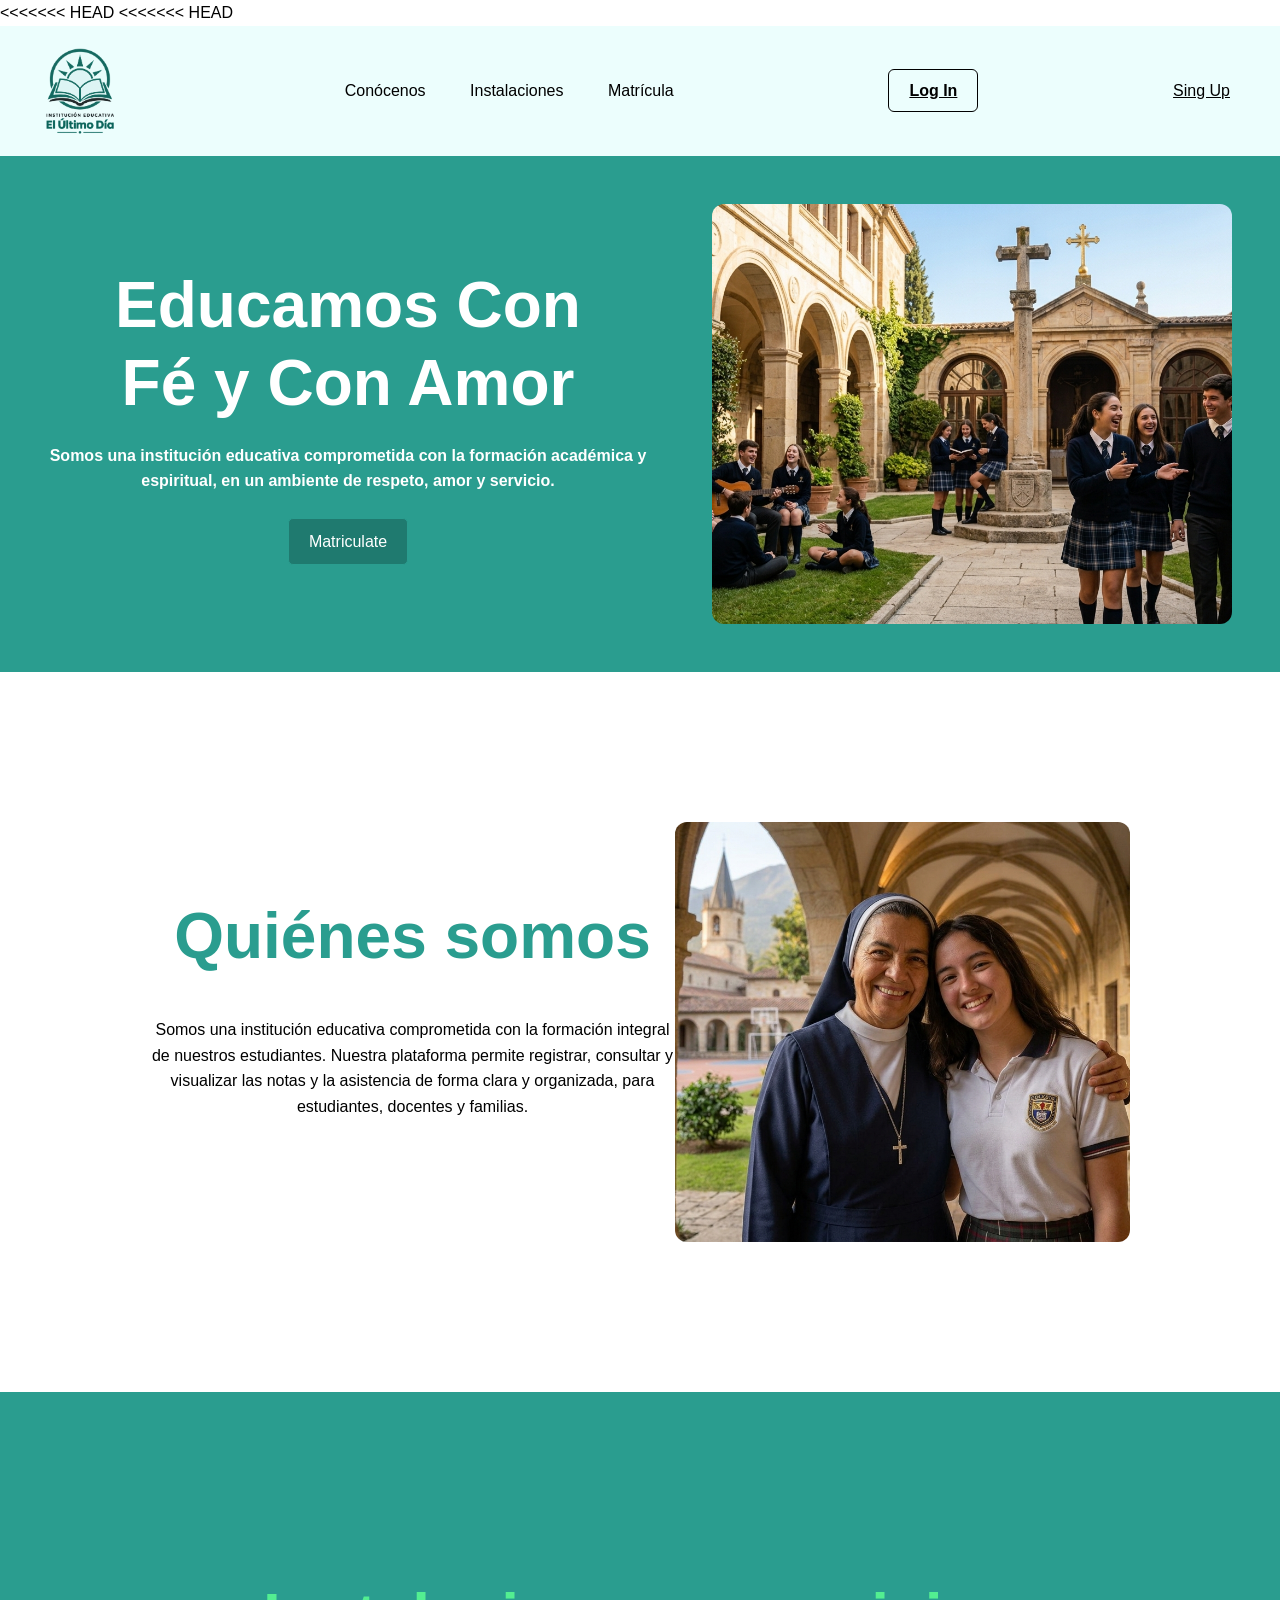
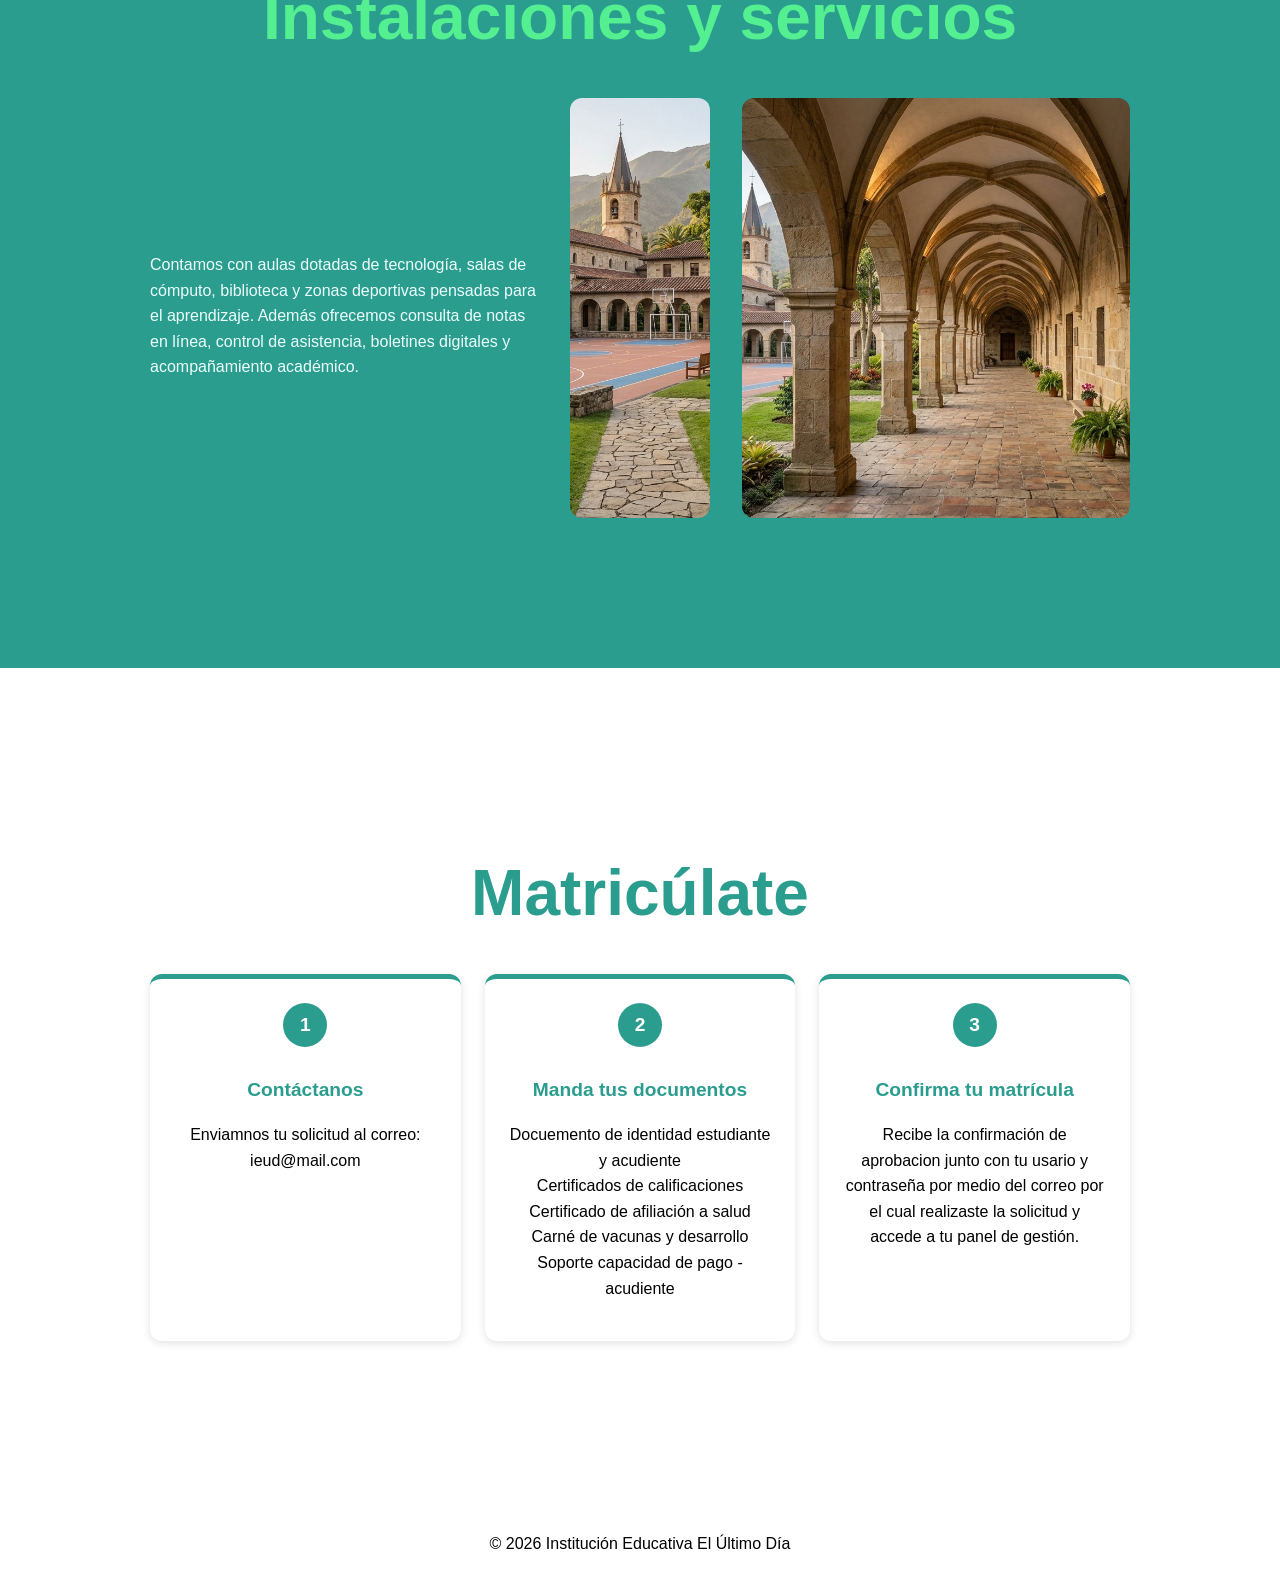
==== commit ffac9aaf: "Merge branch 'develop' of https://github.com/darkgirlchan/Proyecto_Integrador into develop" ====
--- a/index.html
+++ b/index.html
@@ -7,18 +7,18 @@
     <title>Inicio</title>
 </head>
 <body>
+<<<<<<< HEAD
+<<<<<<< HEAD
     <header class="navbar">
         <a href="#inicio" class="logo"><img src="imagenes/logo.png" alt="logo"></a>
         <nav class="opciones">
-        <a href="admin.html">Conócenos</a>
+        <a href="#conocenos">Conócenos</a>
         <a href="#instalaciones">Instalaciones</a>
         <a href="#matricula">Matrícula</a>
         </nav>
-        <a href="login.html" class="btn-login">Login</a>
+        <a href="login.html" class="btn-login">Log In</a>
+        <a href="singup.html" class="btn-singup">Sing Up</a>
     </header>
-
-</body>
-
    <main>
     <section id="inicio" class="hero">
       <div class="hero-texto">
--- a/style.css
+++ b/style.css
@@ -75,20 +75,38 @@
 
 .sidebar {
     display: flex;
+    flex-direction: column;
     background-color: var(--BaseColor1);
-    padding: 30px;
-    flex-direction: column;
-    justify-content: space-between;
+    padding: 24px 16px;                 
     overflow-y: auto;
     height: 100%;
     width: 200px;
-    position:fixed;
+    position: fixed;
+    top: 0;
+    left: 0;
+    box-shadow: 4px 0 10px rgba(0, 0, 0, 0.15); 
 }
 
 .sidebar a {
     color: var(--letrasBase1);
     text-decoration: none;
-    margin: 10px 0;
+    font-size: 0.95rem;
+    font-weight: 500;
+    padding: 12px 16px;
+    margin: 6px 0;
+    border-radius: 8px;
+    display: flex;
+    align-items: center;
+}
+
+.sidebar-links {
+    display: flex;
+    flex-direction: column;
+    width: 100%;
+}
+
+.sidebar a:hover{
+    color: var(--BotonPrimario);
 }
 
 .navbar {
@@ -109,11 +127,7 @@
 }
 
 .opciones a:hover {
-    color: var(--BotonSecundario);
-}
-
-.opciones a.active {
-    color: var(--BotonPrimario);
+    color: var(--BaseColor1);
 }
 
 table {
@@ -139,17 +153,19 @@
 }
 
 .btn-cerrar-sesion {
-    background-color: var(--BaseColor2);
-    color: var(--letrasBase1);
-    border: none;
-    padding: 10px 20px;
+    padding: 8px 20px;
+    background-color: var(--BaseColor1);
+    border: 2px solid var(--BaseColor3); border-radius: 6px;
+    color: var(--letrasBase1); font-weight: bold;
+    border: 1px solid var(--letrasBase4);
     cursor: pointer;
     border-radius: 5px;
+    margin-top: auto; 
     border: 1px solid var(--letrasBase4);
 }
 
 .btn-cerrar-sesion:hover {
-    background-color: var(--BaseColor1);
+    background-color: var(--BotonSecundario);
 }
 
 .btn-login {
@@ -354,5 +370,28 @@
     text-align: center;
     margin-top: 2rem;
 }
-
-
+.tarjetas {
+    background-color: var(--BaseColor4);
+    padding: 20px;
+    flex: 1;
+    display: grid; 
+    grid-template-columns: repeat(4, 1fr);
+    gap: 20px;
+}
+.tarjeta {
+    border-top: 20px solid var(--BaseColor1);
+    padding: 20px; 
+    background: var(--BaseColor2); 
+    border-radius: 10px;
+    box-shadow: 0 2px 8px rgba(0,0,0,0.08);
+}
+.tarjeta h3 { margin-bottom: 8px; color: var(--BotonPrimario);}
+.dato { 
+    font-size: 2rem;
+    font-weight: bold;
+    color: var(--letrasBase1);
+    text-align: center;
+}
+
+
+
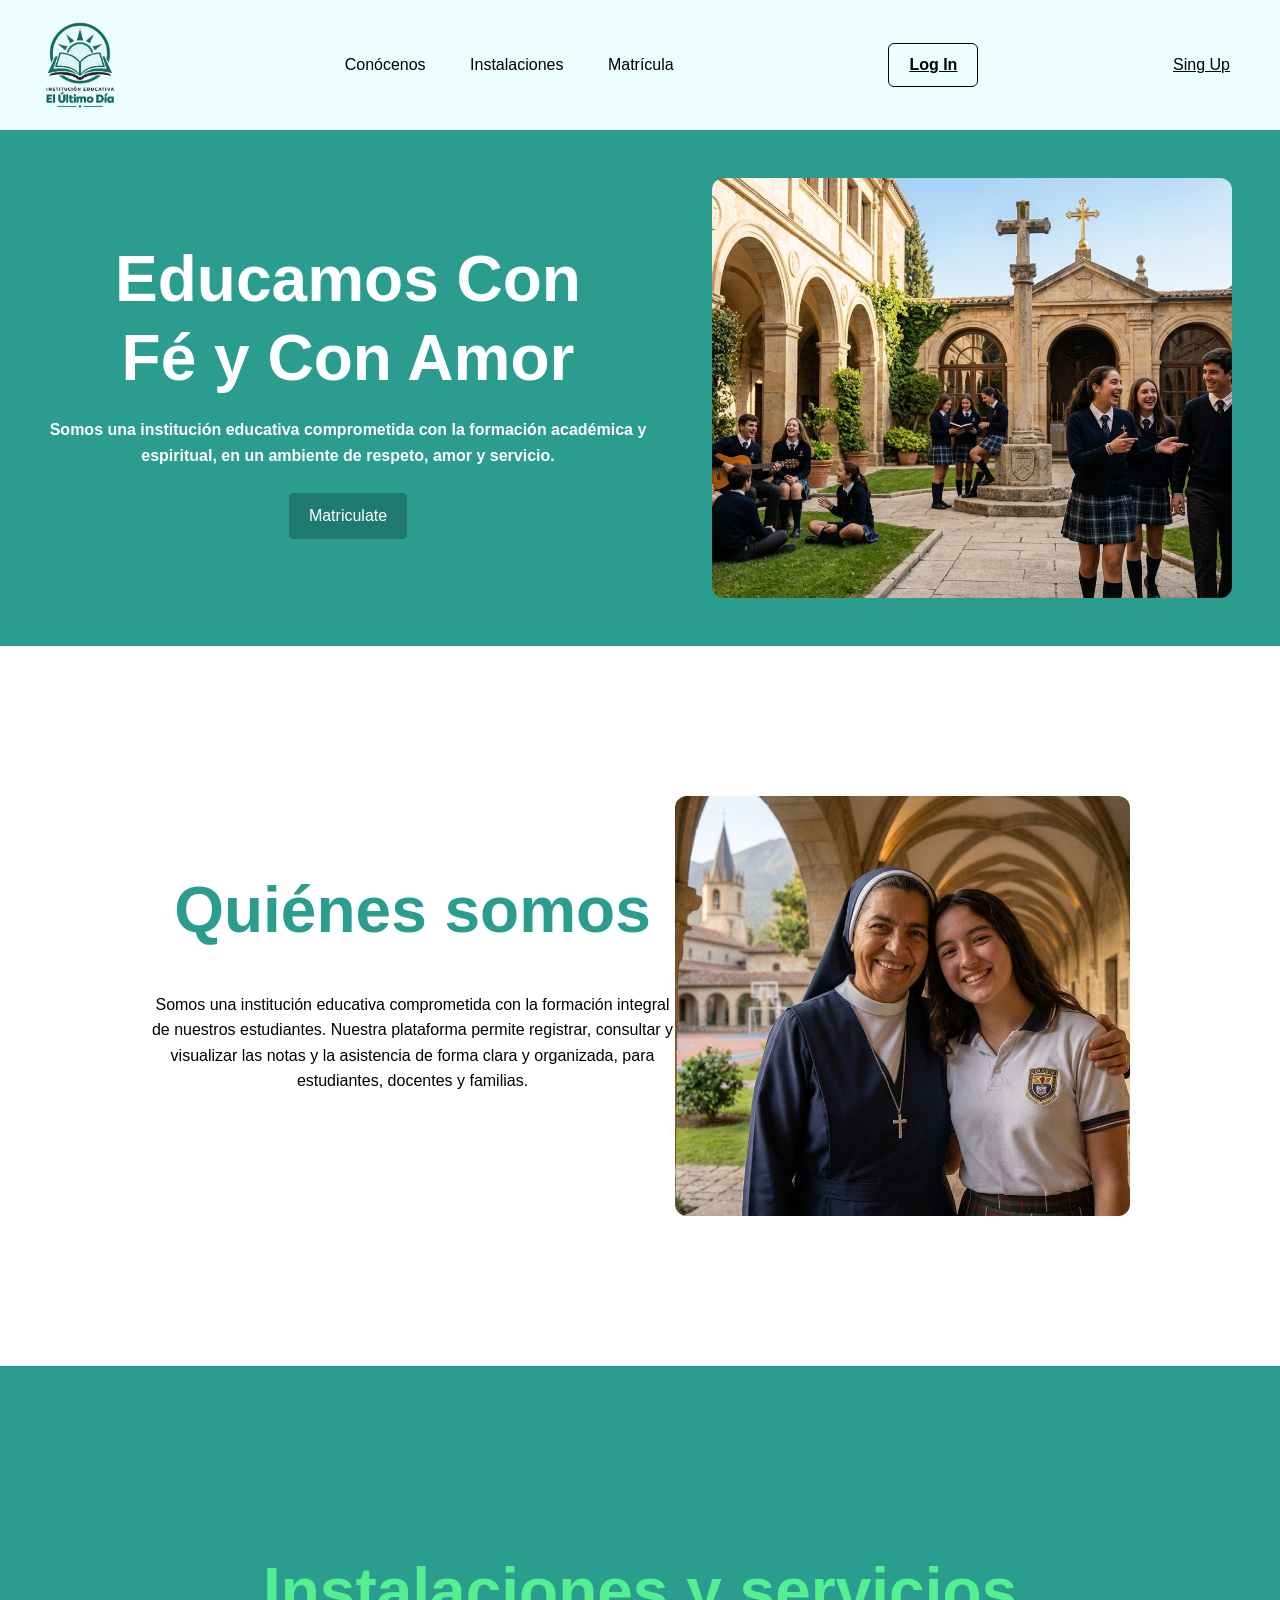
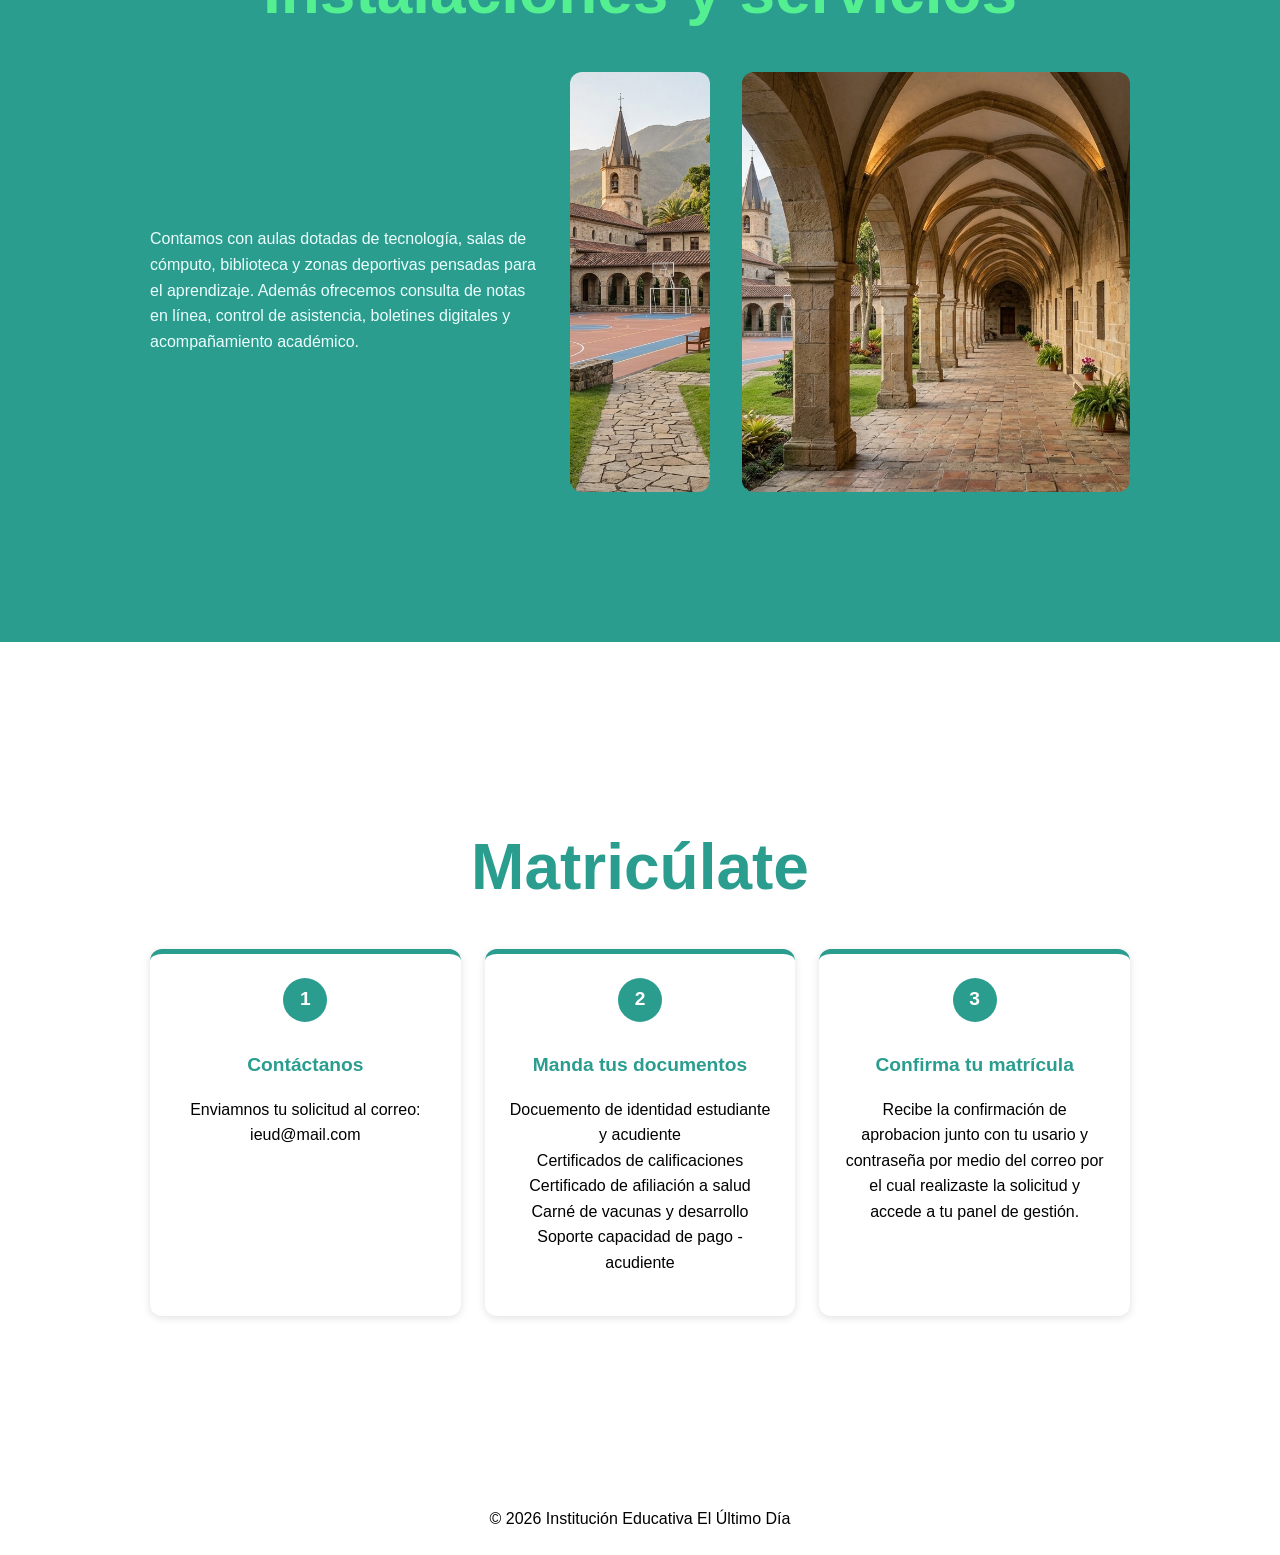
==== commit e8941393: "fix: eliminacion codigo inecesario" ====
--- a/index.html
+++ b/index.html
@@ -7,8 +7,6 @@
     <title>Inicio</title>
 </head>
 <body>
-<<<<<<< HEAD
-<<<<<<< HEAD
     <header class="navbar">
         <a href="#inicio" class="logo"><img src="imagenes/logo.png" alt="logo"></a>
         <nav class="opciones">
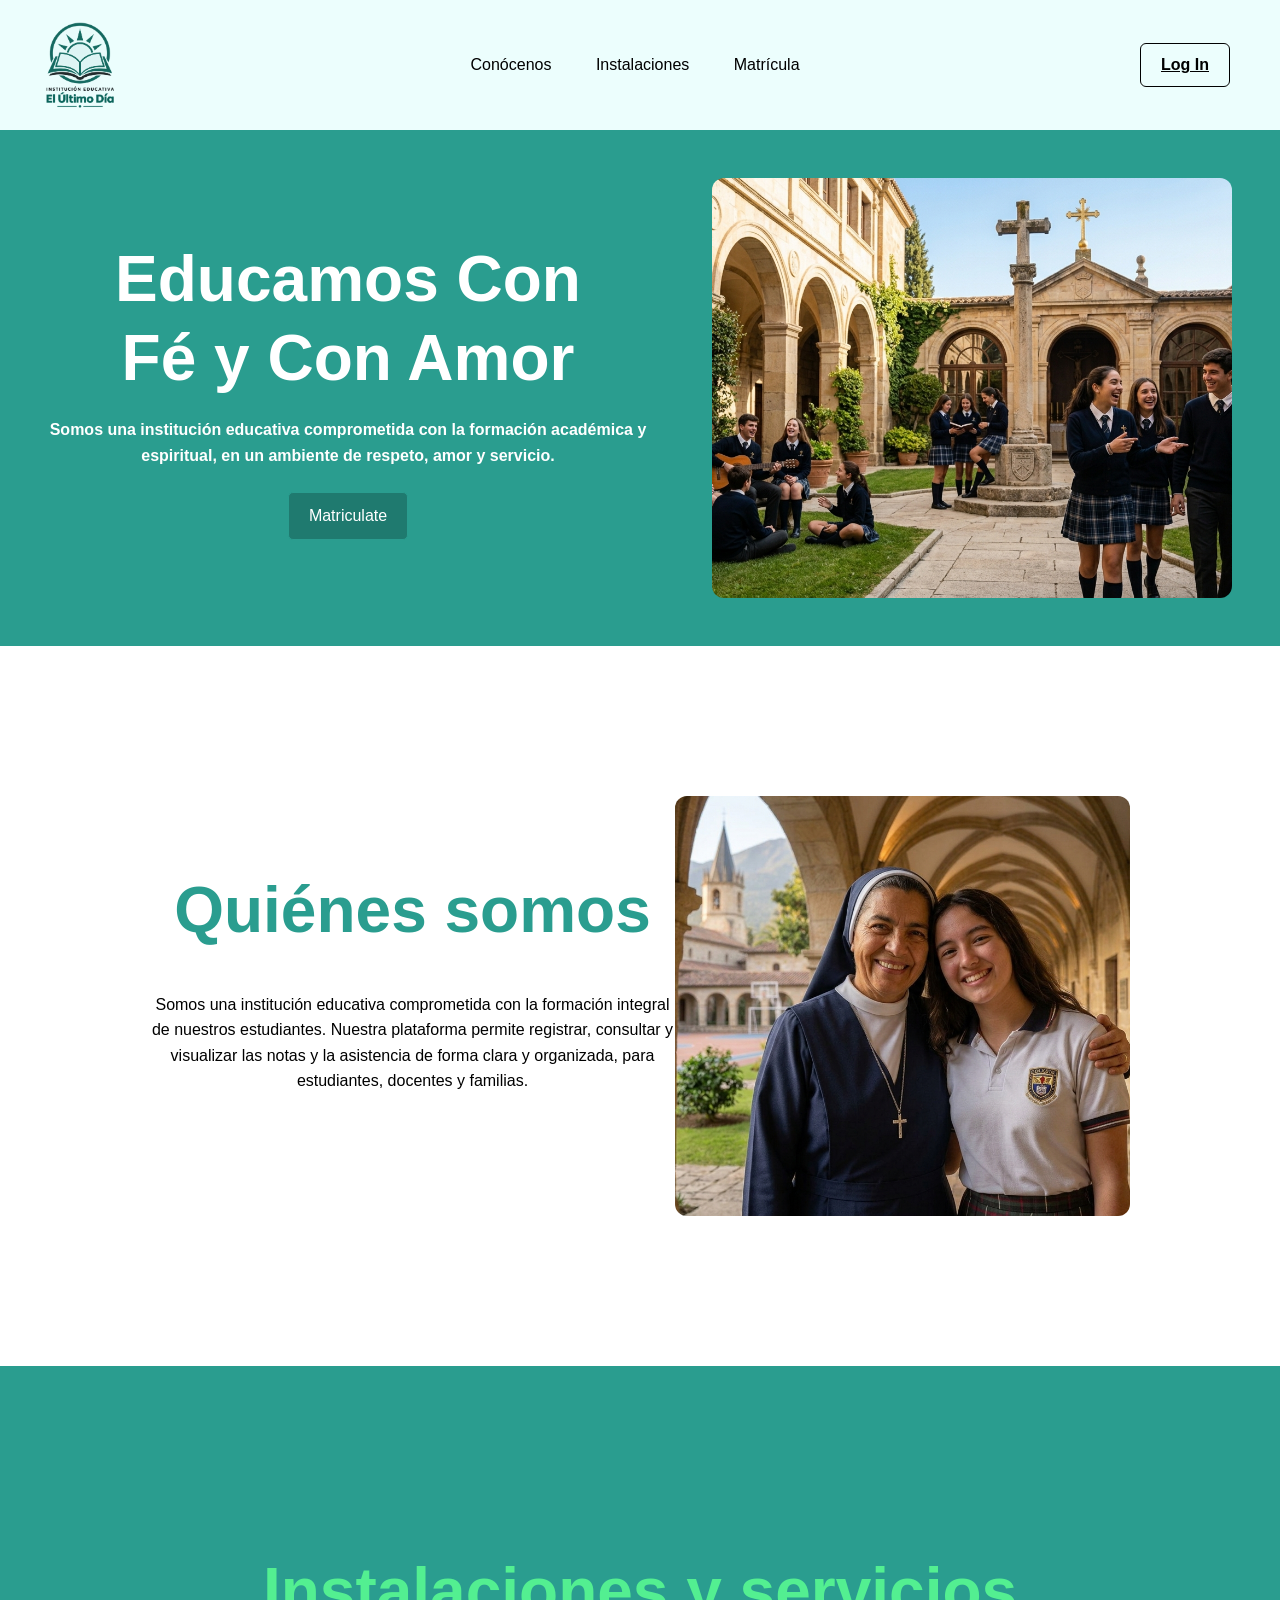
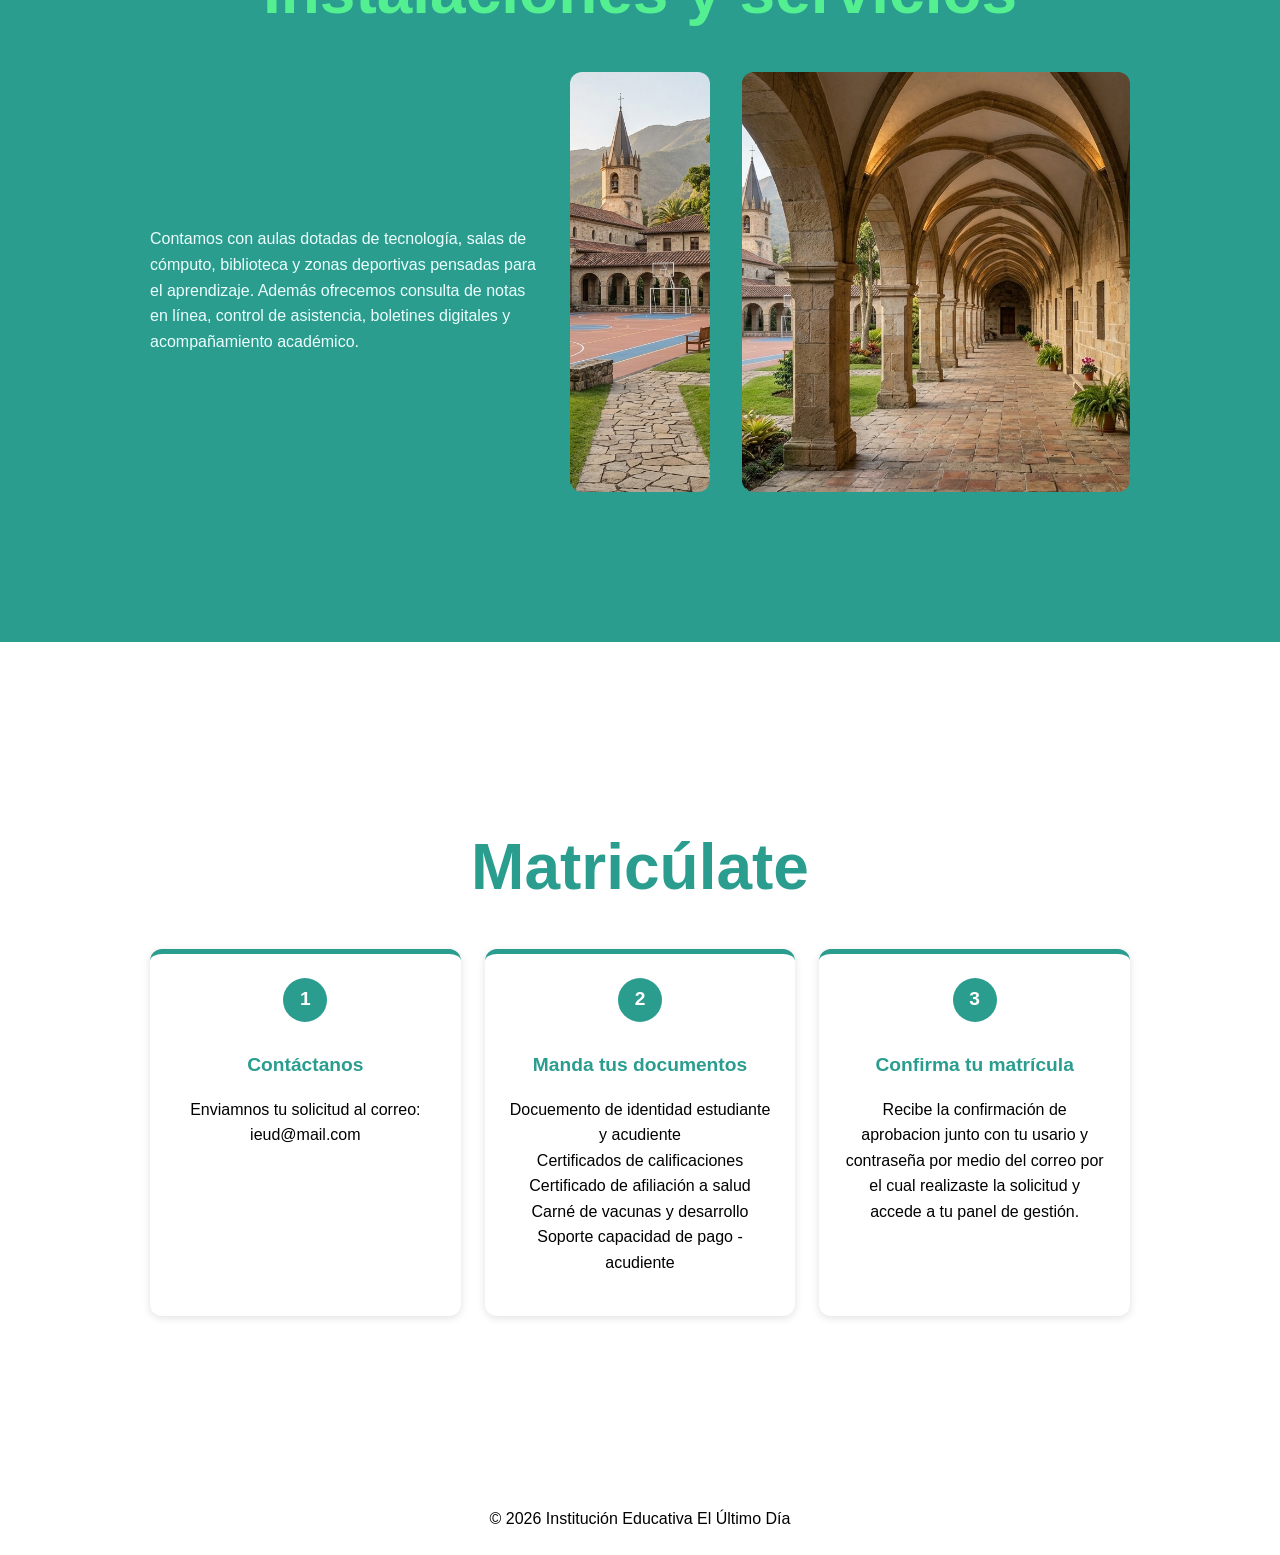
==== commit 022f0dae: "fix: integracion de estilos y de formatos correctos" ====
--- a/index.html
+++ b/index.html
@@ -15,7 +15,6 @@
         <a href="#matricula">Matrícula</a>
         </nav>
         <a href="login.html" class="btn-login">Log In</a>
-        <a href="singup.html" class="btn-singup">Sing Up</a>
     </header>
    <main>
     <section id="inicio" class="hero">
--- a/style.css
+++ b/style.css
@@ -224,7 +224,8 @@
 } 
 
 .hero {
-    display: flex; align-items: center;
+    display: flex; 
+    align-items: center;
     justify-content: space-between;
     min-height: 480px; padding: 48px;
     background: var(--BaseColor2);
@@ -352,6 +353,49 @@
 }
  
 /*estilos natalia*/
+/*Login*/
+.login-container{
+    background-color: var(--BaseColor4);
+    border-radius: 10%;
+    padding: 20px;
+    margin: auto;
+    height: 600px;
+    margin-top: 20px;
+    width: 50%;
+    text-align: center;
+    border: 1px solid var(--letrasBase4);
+}
+form{
+    display: grid;
+}
+.login-container h2{
+    color: var(--letrasBase4);
+}
+.login-container p{
+    text-align: center;
+    line-height: 1.5;
+    padding: 5px;
+    margin-bottom: 20px;
+}
+
+.login-container label{
+    padding: 20px 2px;
+    font-weight: bold;
+}
+.login-container button{
+    background-color:var(--BaseColor2);
+    padding: 10px;
+    border:none;
+    border-radius: 4px ;
+    font-weight: 200;
+    margin: 10px;
+}
+.login-container button:hover{
+    background-color: var(--BotonPrimario);
+}
+footer{
+    text-align: center;
+}
 
 /*estilos danna*/
 .content-inicio{
